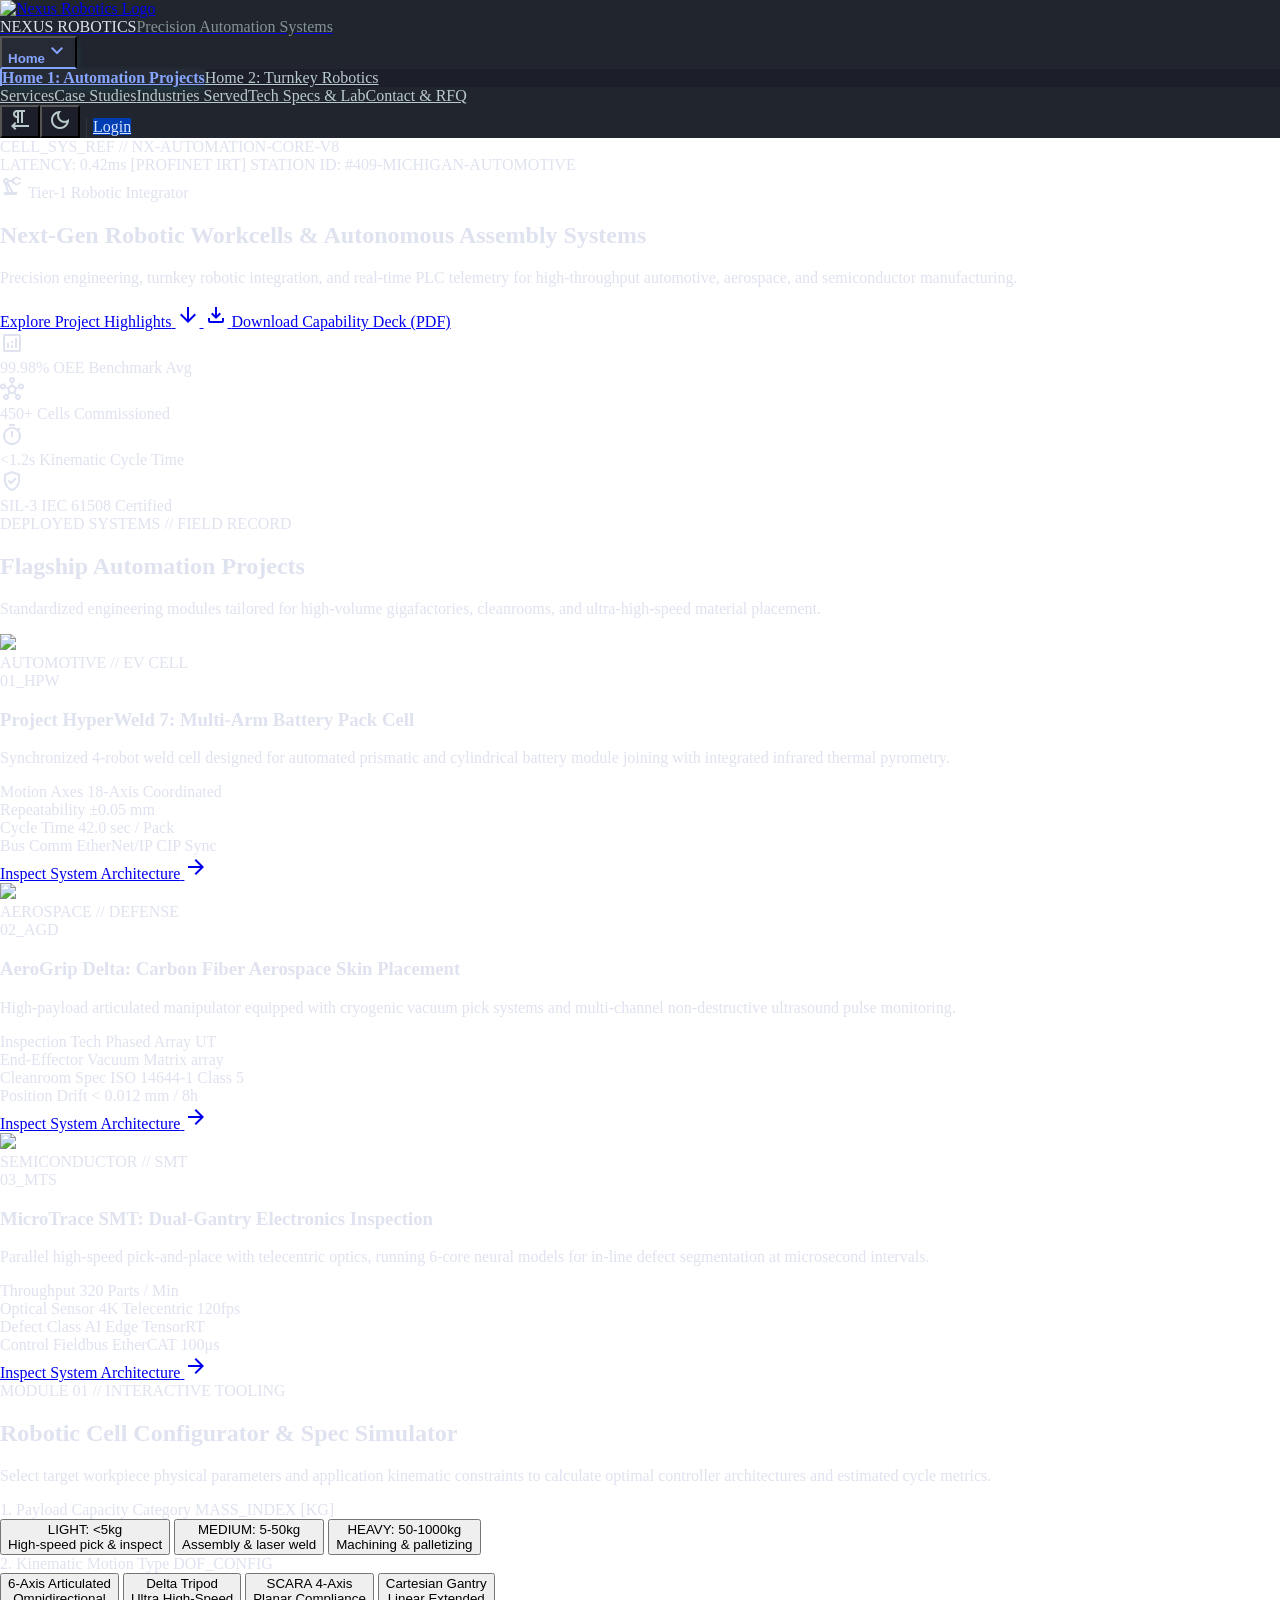
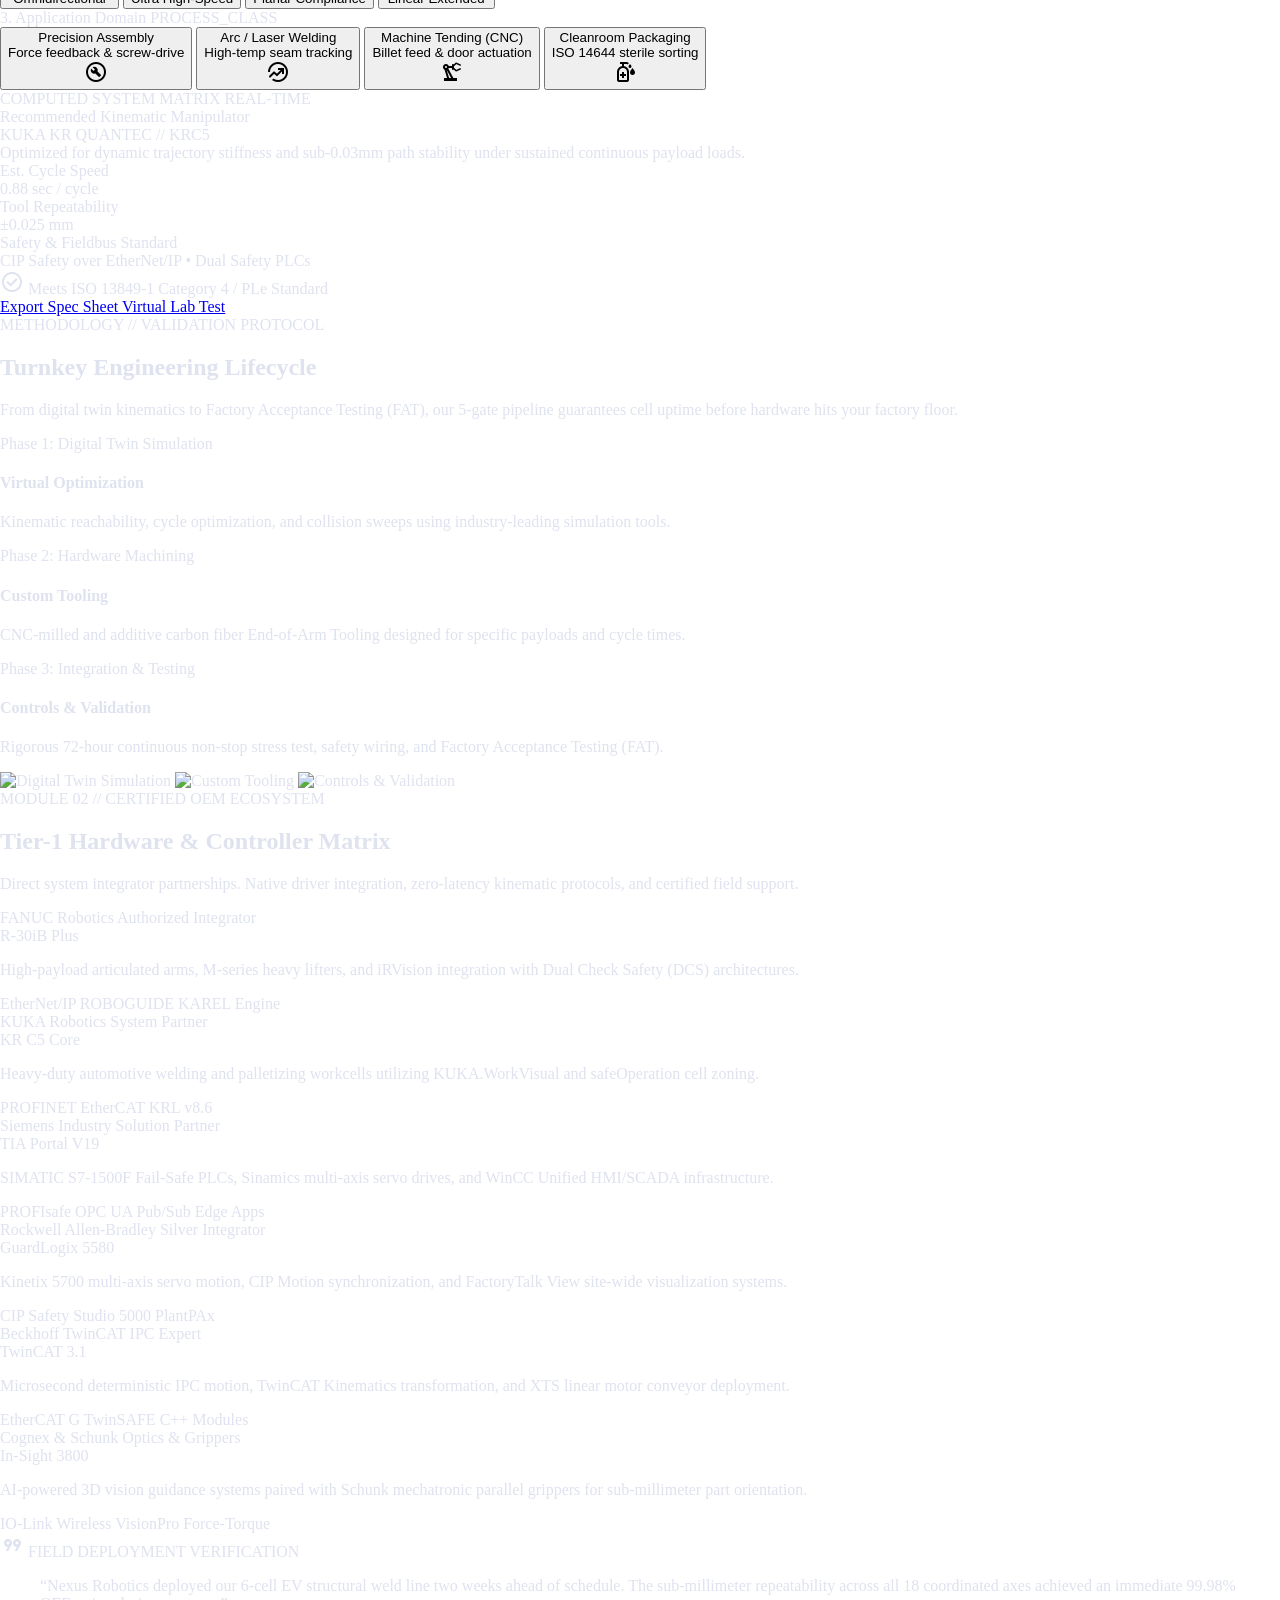
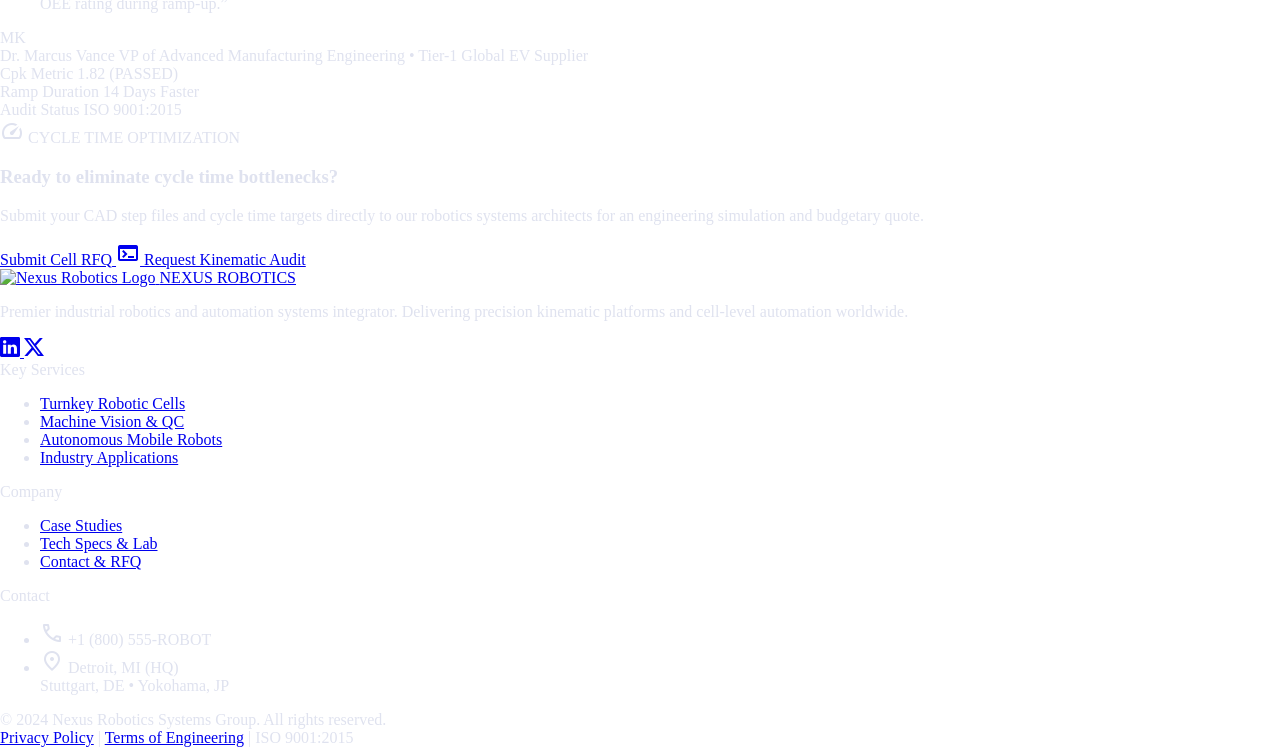
==== index.html @ ab621a44 "Fix RTL icon, navbar responsive alignment (360/768/1024), Home 1 mobile layout, and Services 1024 la" ====
<!DOCTYPE html>

<html class="dark" lang="en"><head><meta charset="utf-8"/><meta content="width=device-width, initial-scale=1.0" name="viewport"/><meta content="web_standard" name="shell-type"/><link href="https://fonts.googleapis.com" rel="preconnect"/><link crossorigin="" href="https://fonts.gstatic.com" rel="preconnect"/><link href="https://fonts.googleapis.com/css2?family=Inter:wght@400;500;600;700&amp;family=JetBrains+Mono:wght@400;500;700&amp;family=Sora:wght@600;700&amp;display=swap" rel="stylesheet"/><link href="https://fonts.googleapis.com/css2?family=Material+Symbols+Outlined:opsz,wght,FILL,GRAD@24,400,0,0" rel="stylesheet"/>
<link href="https://fonts.googleapis.com/css2?family=Material+Symbols+Outlined:wght,FILL@100..700,0..1&amp;display=swap" rel="stylesheet"/><style>@layer base{html,body{margin:0;padding:0;}body{overscroll-behavior:none;}main>:first-child{margin-top:0!important;}main>:last-child{margin-bottom:0!important;}}::-webkit-scrollbar{display:none;}</style><script src="https://cdn.tailwindcss.com"></script><script id="tailwind-config">tailwind.config={darkMode:"class",theme:{extend:{"colors":{"on-tertiary-fixed-variant":"var(--nxc-on-tertiary-fixed-variant)","on-secondary-fixed-variant":"var(--nxc-on-secondary-fixed-variant)","on-secondary-container":"var(--nxc-on-secondary-container)","on-error":"var(--nxc-on-error)","error":"var(--nxc-error)","on-secondary-fixed":"var(--nxc-on-secondary-fixed)","inverse-on-surface":"var(--nxc-inverse-on-surface)","on-error-container":"var(--nxc-on-error-container)","tertiary-fixed-dim":"var(--nxc-tertiary-fixed-dim)","tertiary-fixed":"var(--nxc-tertiary-fixed)","surface-container-high":"var(--nxc-surface-container-high)","outline-variant":"var(--nxc-outline-variant)","primary-container":"var(--nxc-primary-container)","secondary-container":"var(--nxc-secondary-container)","on-surface":"var(--nxc-on-surface)","secondary":"var(--nxc-secondary)","on-tertiary-container":"var(--nxc-on-tertiary-container)","primary-fixed-dim":"var(--nxc-primary-fixed-dim)","surface-container-highest":"var(--nxc-surface-container-highest)","inverse-primary":"var(--nxc-inverse-primary)","surface-tint":"var(--nxc-surface-tint)","primary":"var(--nxc-primary)","tertiary":"var(--nxc-tertiary)","on-primary-container":"var(--nxc-on-primary-container)","surface-variant":"var(--nxc-surface-variant)","surface-container":"var(--nxc-surface-container)","on-tertiary-fixed":"var(--nxc-on-tertiary-fixed)","outline":"var(--nxc-outline)","on-background":"var(--nxc-on-background)","background":"var(--nxc-background)","on-surface-variant":"var(--nxc-on-surface-variant)","tertiary-container":"var(--nxc-tertiary-container)","secondary-fixed":"var(--nxc-secondary-fixed)","surface-container-low":"var(--nxc-surface-container-low)","surface":"var(--nxc-surface)","on-primary-fixed":"var(--nxc-on-primary-fixed)","surface-dim":"var(--nxc-surface-dim)","inverse-surface":"var(--nxc-inverse-surface)","on-tertiary":"var(--nxc-on-tertiary)","on-secondary":"var(--nxc-on-secondary)","secondary-fixed-dim":"var(--nxc-secondary-fixed-dim)","surface-container-lowest":"var(--nxc-surface-container-lowest)","on-primary":"var(--nxc-on-primary)","on-primary-fixed-variant":"var(--nxc-on-primary-fixed-variant)","error-container":"var(--nxc-error-container)","surface-bright":"var(--nxc-surface-bright)","primary-fixed":"var(--nxc-primary-fixed)"},"borderRadius":{"DEFAULT":"0.25rem","lg":"0.5rem","xl":"0.75rem","full":"9999px"},"spacing":{"margin":"3rem","margin-mobile":"1rem","space-xs":"0.25rem","gutter":"1.5rem","space-lg":"1.5rem","space-sm":"0.5rem","space-xl":"2.5rem","space-md":"1rem","gutter-mobile":"0.75rem"},"fontFamily":{"mono-spec-sm":["JetBrains Mono"],"mono-spec-lg":["JetBrains Mono"],"headline-lg-mobile":["Sora"],"display-xl-mobile":["Sora"],"body-md":["Inter"],"headline-sm":["Sora"],"body-lg":["Inter"],"headline-lg":["Sora"],"body-sm":["Inter"],"headline-md":["Sora"],"display-xl":["Sora"],"mono-spec-md":["JetBrains Mono"],"label-caps":["JetBrains Mono"]},"fontSize":{"mono-spec-sm":["11px",{"lineHeight":"16px","letterSpacing":"0.06em","fontWeight":"500"}],"mono-spec-lg":["16px",{"lineHeight":"24px","letterSpacing":"0.02em","fontWeight":"500"}],"headline-lg-mobile":["28px",{"lineHeight":"36px","letterSpacing":"-0.01em","fontWeight":"600"}],"display-xl-mobile":["36px",{"lineHeight":"44px","letterSpacing":"-0.02em","fontWeight":"700"}],"body-md":["15px",{"lineHeight":"24px","letterSpacing":"0em","fontWeight":"400"}],"headline-sm":["20px",{"lineHeight":"28px","letterSpacing":"0em","fontWeight":"600"}],"body-lg":["18px",{"lineHeight":"28px","letterSpacing":"-0.01em","fontWeight":"400"}],"headline-lg":["40px",{"lineHeight":"48px","letterSpacing":"-0.02em","fontWeight":"600"}],"body-sm":["13px",{"lineHeight":"20px","letterSpacing":"0.01em","fontWeight":"400"}],"headline-md":["28px",{"lineHeight":"36px","letterSpacing":"-0.01em","fontWeight":"600"}],"display-xl":["56px",{"lineHeight":"64px","letterSpacing":"-0.03em","fontWeight":"700"}],"mono-spec-md":["13px",{"lineHeight":"18px","letterSpacing":"0.04em","fontWeight":"500"}],"label-caps":["10px",{"lineHeight":"14px","letterSpacing":"0.12em","fontWeight":"700"}]}}}}</script><link href="assets/site-global.css" rel="stylesheet"/>


<link rel="icon" type="image/jpeg" href="photos/logo.jpg"/>

<title>Nexus Robotics</title>
</head><body class="bg-surface font-body-md text-on-surface antialiased selection:bg-primary-container selection:text-on-primary-container"><header class="fixed top-0 left-0 w-full z-50 bg-surface/90 backdrop-blur-md border-b border-outline-variant"><div class="h-20 w-full px-gutter flex items-center justify-between"><div class="flex items-center gap-space-lg"><a class="flex items-center gap-space-md group" data-path="home-automation-projects" href="#"><img alt="Nexus Robotics Logo" class="h-8 w-auto object-contain" src="photos/logo.jpg"/><div class="flex flex-col"><span class="font-headline-sm text-headline-sm font-bold tracking-tight text-on-surface group-hover:text-primary transition-colors">NEXUS ROBOTICS</span><span class="font-label-caps text-label-caps uppercase text-outline">Precision Automation Systems</span></div></a></div><nav class="hidden lg:flex items-center gap-space-xs" data-active-classes="bg-surface-container-high text-primary font-medium"><div class="relative group"><button aria-current="page" class="flex items-center gap-space-xs px-space-md py-space-sm font-mono-spec-sm text-mono-spec-sm uppercase text-on-surface-variant hover:text-on-surface transition-colors active nav-active"><span>Home</span><span class="material-symbols-outlined text-[16px]">expand_more</span></button><div class="absolute left-0 top-full hidden group-hover:flex flex-col w-64 bg-surface-container border border-outline-variant shadow-2xl py-space-xs z-50"><a class="px-space-md py-space-sm font-mono-spec-sm text-mono-spec-sm uppercase text-on-surface-variant hover:bg-surface-container-high hover:text-primary transition-colors active nav-active" data-path="home-automation-projects" href="#">Home 1: Automation Projects</a><a class="px-space-md py-space-sm font-mono-spec-sm text-mono-spec-sm uppercase text-on-surface-variant hover:bg-surface-container-high hover:text-primary transition-colors" data-path="home-turnkey-robotics" href="#">Home 2: Turnkey Robotics</a></div></div><a class="px-space-md py-space-sm font-mono-spec-sm text-mono-spec-sm uppercase text-on-surface-variant hover:text-on-surface transition-colors" data-path="services" href="#">Services</a><a class="px-space-md py-space-sm font-mono-spec-sm text-mono-spec-sm uppercase text-on-surface-variant hover:text-on-surface transition-colors" data-path="case-studies" href="#">Case Studies</a><a class="px-space-md py-space-sm font-mono-spec-sm text-mono-spec-sm uppercase text-on-surface-variant hover:text-on-surface transition-colors" data-path="industries-served" href="#">Industries Served</a><a class="px-space-md py-space-sm font-mono-spec-sm text-mono-spec-sm uppercase text-on-surface-variant hover:text-on-surface transition-colors" data-path="tech-specs-and-lab" href="#">Tech Specs &amp; Lab</a><a class="px-space-md py-space-sm font-mono-spec-sm text-mono-spec-sm uppercase text-on-surface-variant hover:text-on-surface transition-colors" data-path="login" href="#">Contact &amp; RFQ</a></nav><button id="hamburger-btn" aria-label="Open navigation menu" aria-expanded="false" aria-controls="mobile-nav" onclick="toggleMobileNav()"><span class="hamburger-icon"><span class="hamburger-bar"></span><span class="hamburger-bar"></span><span class="hamburger-bar"></span></span></button><div class="flex items-center gap-space-md"><button aria-label="Toggle RTL" class="w-8 h-8 rounded-full bg-surface-container flex items-center justify-center hover:bg-surface-container-high transition-all duration-200 border border-outline-variant/40" id="rtl-toggle" onclick="toggleRTL()" title="Toggle RTL"><span class="material-symbols-outlined text-on-surface-variant text-[18px]" id="rtl-icon">format_textdirection_r_to_l</span></button><button aria-label="Toggle Theme" class="w-8 h-8 rounded-full bg-surface-container flex items-center justify-center hover:bg-surface-container-high transition-all duration-200 border border-outline-variant/40" id="theme-toggle" onclick="toggleTheme()" title="Toggle Theme"><span class="material-symbols-outlined text-on-surface-variant text-[18px]" id="theme-icon">dark_mode</span></button><span class="header-cta-divider" aria-hidden="true"></span><a class="relative inline-flex items-center justify-center px-space-lg py-space-sm bg-primary-container text-on-primary-container font-mono-spec-sm text-mono-spec-sm uppercase font-bold tracking-wider hover:bg-on-surface hover:text-surface-container-lowest transition-all duration-200 border-none" data-path="contact-and-rfq" href="#"><span class="relative z-10">Login</span></a></div></div></header><main class="w-full pt-20 bg-surface min-h-[calc(100vh-80px)]"><div class="flex flex-col w-full">
<!-- HERO SECTION WITH INDUSTRIAL FACTORY BACKGROUND & HUD TELEMETRY -->
<section class="dark relative w-full overflow-hidden bg-surface-container-lowest -mt-20 pt-24 pb-16">
<!-- Background Image with Gradient Scrim -->
<div class="absolute inset-0 z-0">
<div class="w-full h-full bg-cover bg-center" style="background-image: url('photos/Gemini_Generated_Image_y6mwrzy6mwrzy6mw.png')"></div>
<div class="absolute inset-0 bg-gradient-to-t from-surface via-surface/85 to-surface-container-lowest/70 backdrop-blur-[2px]"></div>
<div class="absolute inset-0 bg-[radial-gradient(#00e5ff_1px,transparent_1px)] [background-size:32px_32px] opacity-10"></div>
</div>
<div class="relative z-10 w-full max-w-7xl mx-auto px-gutter flex flex-col justify-between min-h-[580px]">
<!-- Overhead Technical Routing Indicator -->
<div class="flex flex-wrap items-center justify-between gap-space-sm pt-space-md border-b border-outline-variant/40 pb-space-sm">
<div class="flex items-center gap-space-sm">
<span class="inline-block w-2 h-2 rounded-full bg-primary-container animate-pulse"></span>
<span class="font-mono-spec-sm text-mono-spec-sm uppercase tracking-wider text-primary">CELL_SYS_REF // NX-AUTOMATION-CORE-V8</span>
</div>
<div class="flex items-center gap-space-md font-mono-spec-sm text-mono-spec-sm text-outline">
<span class="hidden sm:inline">LATENCY: 0.42ms [PROFINET IRT]</span>
<span class="text-on-surface-variant font-bold">STATION ID: #409-MICHIGAN-AUTOMOTIVE</span>
</div>
</div>
<!-- Core Value Proposition & Headings -->
<div class="my-space-xl max-w-4xl">
<div class="inline-flex items-center gap-space-xs px-space-sm py-space-xs bg-surface-container-high/90 border-l-2 border-primary mb-space-md">
<span class="material-symbols-outlined text-primary text-[16px]">precision_manufacturing</span>
<span class="font-mono-spec-sm text-mono-spec-sm uppercase text-primary tracking-widest font-semibold">Tier-1 Robotic Integrator</span>
</div>
<h1 class="font-display-xl text-display-xl-mobile sm:text-headline-lg md:text-display-xl font-bold text-on-surface tracking-tight mb-space-md leading-tight">
          Next-Gen Robotic Workcells &amp; Autonomous Assembly Systems
        </h1>
<p class="font-body-lg text-body-md sm:text-body-lg text-on-surface-variant max-w-3xl leading-relaxed">
          Precision engineering, turnkey robotic integration, and real-time PLC telemetry for high-throughput automotive, aerospace, and semiconductor manufacturing.
        </p>
<!-- CTA Actuators -->
<div class="flex flex-col sm:flex-row items-stretch sm:items-center gap-space-md mt-space-xl">
<a class="relative inline-flex items-center justify-center px-space-md sm:px-space-xl py-space-md bg-primary-container text-on-primary-container font-mono-spec-md text-mono-spec-md uppercase font-bold tracking-wider hover:bg-on-surface hover:text-surface-container-lowest transition-all shadow-[0_0_24px_-4px_rgba(0,229,255,0.45)] text-center" href="#flagship-projects">
<span>Explore Project Highlights</span>
<span class="material-symbols-outlined ml-space-xs text-[18px]">arrow_downward</span>
</a>
<a class="inline-flex items-center justify-center px-space-md sm:px-space-xl py-space-md bg-surface-container-high border border-outline text-on-surface hover:text-primary hover:bg-surface-container-highest hover:border-primary transition-all font-mono-spec-md text-mono-spec-md uppercase font-semibold shadow-lg text-center" data-path="contact-and-rfq" href="#">
<span class="material-symbols-outlined mr-space-xs text-[18px]">download</span>
<span>Download Capability Deck (PDF)</span>
</a>
</div>
</div>
<!-- Live HUD Telemetry Matrix Bar -->
<div class="w-full bg-surface-container-lowest/90 backdrop-blur-md p-space-sm shadow-xl">
<div class="grid grid-cols-2 md:grid-cols-4 gap-space-sm">
<!-- Metric 1 -->
<div class="flex items-center gap-space-sm p-space-sm bg-surface-container-low/70">
<div class="w-10 h-10 bg-surface-container-high flex items-center justify-center text-primary-container">
<span class="material-symbols-outlined text-[22px]">analytics</span>
</div>
<div class="flex flex-col">
<span class="font-headline-sm text-headline-sm font-bold text-primary">99.98%</span>
<span class="font-mono-spec-sm text-mono-spec-sm uppercase text-outline">OEE Benchmark Avg</span>
</div>
</div>
<!-- Metric 2 -->
<div class="flex items-center gap-space-sm p-space-sm bg-surface-container-low/70">
<div class="w-10 h-10 bg-surface-container-high flex items-center justify-center text-secondary-container">
<span class="material-symbols-outlined text-[22px]">hub</span>
</div>
<div class="flex flex-col">
<span class="font-headline-sm text-headline-sm font-bold text-secondary">450+</span>
<span class="font-mono-spec-sm text-mono-spec-sm uppercase text-outline">Cells Commissioned</span>
</div>
</div>
<!-- Metric 3 -->
<div class="flex items-center gap-space-sm p-space-sm bg-surface-container-low/70">
<div class="w-10 h-10 bg-surface-container-high flex items-center justify-center text-primary">
<span class="material-symbols-outlined text-[22px]">timer</span>
</div>
<div class="flex flex-col">
<span class="font-headline-sm text-headline-sm font-bold text-on-surface">&lt;1.2s</span>
<span class="font-mono-spec-sm text-mono-spec-sm uppercase text-outline">Kinematic Cycle Time</span>
</div>
</div>
<!-- Metric 4 -->
<div class="flex items-center gap-space-sm p-space-sm bg-surface-container-low/70">
<div class="w-10 h-10 bg-surface-container-high flex items-center justify-center text-primary-container">
<span class="material-symbols-outlined text-[22px]">verified_user</span>
</div>
<div class="flex flex-col">
<span class="font-headline-sm text-headline-sm font-bold text-primary">SIL-3</span>
<span class="font-mono-spec-sm text-mono-spec-sm uppercase text-outline">IEC 61508 Certified</span>
</div>
</div>
</div>
</div>
</div>
</section>
<!-- SECTION 1: FLAGSHIP PROJECT HIGHLIGHTS -->
<section class="w-full py-space-xl px-gutter max-w-7xl mx-auto" id="flagship-projects">
<div class="flex flex-col md:flex-row md:items-end justify-between mb-space-xl gap-space-md">
<div>
<div class="font-mono-spec-sm text-mono-spec-sm uppercase text-primary tracking-widest mb-space-xs">DEPLOYED SYSTEMS // FIELD RECORD</div>
<h2 class="font-headline-lg text-headline-lg font-bold text-on-surface tracking-tight">Flagship Automation Projects</h2>
</div>
<p class="font-body-md text-body-md text-on-surface-variant max-w-md">
        Standardized engineering modules tailored for high-volume gigafactories, cleanrooms, and ultra-high-speed material placement.
      </p>
</div>
<!-- 3 High-Impact Technical Cards -->
<div class="grid grid-cols-1 lg:grid-cols-3 gap-space-lg">
<!-- Project Card 1 -->
<div class="group flex flex-col bg-surface-container-low overflow-hidden hover:shadow-2xl transition-all">
<!-- Visual Container -->
<div class="relative h-60 w-full overflow-hidden bg-surface-container-high">
<img class="w-full h-full object-cover group-hover:scale-105 transition-transform duration-500" data-alt="Close up of multi-axis industrial orange robot arms precision spot welding an electric vehicle aluminum chassis in an automotive gigafactory, bright hot golden sparks spraying across carbon dark steel machinery with cyan laser guidance lines." src="photos/Gemini_Generated_Image_33yjg833yjg833yj.png"/>
<div class="absolute inset-0 bg-gradient-to-t from-surface-container-low via-transparent to-transparent"></div>
<div class="absolute top-space-sm left-space-sm bg-surface-container-lowest/90 px-space-sm py-space-xs font-mono-spec-sm text-mono-spec-sm text-secondary font-bold">
            AUTOMOTIVE // EV CELL
          </div>
<div class="absolute top-space-sm right-space-sm bg-surface-container-high/90 text-on-surface px-space-xs py-space-xs font-mono-spec-sm text-mono-spec-sm">
            01_HPW
          </div>
</div>
<!-- Card Body -->
<div class="p-space-lg flex flex-col flex-grow justify-between">
<div>
<h3 class="font-headline-sm text-headline-sm font-bold text-on-surface mb-space-xs">
              Project HyperWeld 7: Multi-Arm Battery Pack Cell
            </h3>
<p class="font-body-sm text-body-sm text-on-surface-variant mb-space-md">
              Synchronized 4-robot weld cell designed for automated prismatic and cylindrical battery module joining with integrated infrared thermal pyrometry.
            </p>
<!-- Tech Specs Grid -->
<div class="grid grid-cols-2 gap-space-xs p-space-sm bg-surface-container mb-space-md">
<div class="flex flex-col">
<span class="font-label-caps text-label-caps text-outline uppercase">Motion Axes</span>
<span class="font-mono-spec-sm text-mono-spec-sm text-on-surface font-semibold">18-Axis Coordinated</span>
</div>
<div class="flex flex-col">
<span class="font-label-caps text-label-caps text-outline uppercase">Repeatability</span>
<span class="font-mono-spec-sm text-mono-spec-sm text-primary font-semibold">±0.05 mm</span>
</div>
<div class="flex flex-col mt-space-xs">
<span class="font-label-caps text-label-caps text-outline uppercase">Cycle Time</span>
<span class="font-mono-spec-sm text-mono-spec-sm text-secondary font-semibold">42.0 sec / Pack</span>
</div>
<div class="flex flex-col mt-space-xs">
<span class="font-label-caps text-label-caps text-outline uppercase">Bus Comm</span>
<span class="font-mono-spec-sm text-mono-spec-sm text-on-surface font-semibold">EtherNet/IP CIP Sync</span>
</div>
</div>
</div>
<a class="inline-flex items-center justify-between w-full pt-space-sm text-primary font-mono-spec-sm text-mono-spec-sm uppercase font-semibold group-hover:text-secondary hover:text-secondary hover:underline transition-colors" data-path="case-studies" href="#">
<span>Inspect System Architecture</span>
<span class="material-symbols-outlined text-[16px] group-hover:translate-x-1 transition-transform">arrow_forward</span>
</a>
</div>
</div>
<!-- Project Card 2 -->
<div class="group flex flex-col bg-surface-container-low overflow-hidden hover:shadow-2xl transition-all">
<!-- Visual Container -->
<div class="relative h-60 w-full overflow-hidden bg-surface-container-high">
<img class="w-full h-full object-cover group-hover:scale-105 transition-transform duration-500" data-alt="High precision carbon fiber tape placement automated robot arm working on curved aerospace aircraft wing skin inside an ultra clean white industrial aerospace manufacturing facility with blue telemetry overlay markings." src="photos/Gemini_Generated_Image_5b11is5b11is5b11.png"/>
<div class="absolute inset-0 bg-gradient-to-t from-surface-container-low via-transparent to-transparent"></div>
<div class="absolute top-space-sm left-space-sm bg-surface-container-lowest/90 px-space-sm py-space-xs font-mono-spec-sm text-mono-spec-sm text-primary font-bold">
            AEROSPACE // DEFENSE
          </div>
<div class="absolute top-space-sm right-space-sm bg-surface-container-high/90 text-on-surface px-space-xs py-space-xs font-mono-spec-sm text-mono-spec-sm">
            02_AGD
          </div>
</div>
<!-- Card Body -->
<div class="p-space-lg flex flex-col flex-grow justify-between">
<div>
<h3 class="font-headline-sm text-headline-sm font-bold text-on-surface mb-space-xs">
              AeroGrip Delta: Carbon Fiber Aerospace Skin Placement
            </h3>
<p class="font-body-sm text-body-sm text-on-surface-variant mb-space-md">
              High-payload articulated manipulator equipped with cryogenic vacuum pick systems and multi-channel non-destructive ultrasound pulse monitoring.
            </p>
<!-- Tech Specs Grid -->
<div class="grid grid-cols-2 gap-space-xs p-space-sm bg-surface-container mb-space-md">
<div class="flex flex-col">
<span class="font-label-caps text-label-caps text-outline uppercase">Inspection Tech</span>
<span class="font-mono-spec-sm text-mono-spec-sm text-on-surface font-semibold">Phased Array UT</span>
</div>
<div class="flex flex-col">
<span class="font-label-caps text-label-caps text-outline uppercase">End-Effector</span>
<span class="font-mono-spec-sm text-mono-spec-sm text-primary font-semibold">Vacuum Matrix array</span>
</div>
<div class="flex flex-col mt-space-xs">
<span class="font-label-caps text-label-caps text-outline uppercase">Cleanroom Spec</span>
<span class="font-mono-spec-sm text-mono-spec-sm text-secondary font-semibold">ISO 14644-1 Class 5</span>
</div>
<div class="flex flex-col mt-space-xs">
<span class="font-label-caps text-label-caps text-outline uppercase">Position Drift</span>
<span class="font-mono-spec-sm text-mono-spec-sm text-on-surface font-semibold">&lt; 0.012 mm / 8h</span>
</div>
</div>
</div>
<a class="inline-flex items-center justify-between w-full pt-space-sm text-primary font-mono-spec-sm text-mono-spec-sm uppercase font-semibold group-hover:text-secondary hover:text-secondary hover:underline transition-colors" data-path="case-studies" href="#">
<span>Inspect System Architecture</span>
<span class="material-symbols-outlined text-[16px] group-hover:translate-x-1 transition-transform">arrow_forward</span>
</a>
</div>
</div>
<!-- Project Card 3 -->
<div class="group flex flex-col bg-surface-container-low overflow-hidden hover:shadow-2xl transition-all">
<!-- Visual Container -->
<div class="relative h-60 w-full overflow-hidden bg-surface-container-high">
<img class="w-full h-full object-cover group-hover:scale-105 transition-transform duration-500" data-alt="High speed automated pick and place surface mount technology machine with dual gantry arms placing semiconductor microchips onto printed circuit boards under sharp cold white and neon blue LED optical lights." src="photos/Gemini_Generated_Image_jqodbrjqodbrjqod.png"/>
<div class="absolute inset-0 bg-gradient-to-t from-surface-container-low via-transparent to-transparent"></div>
<div class="absolute top-space-sm left-space-sm bg-surface-container-lowest/90 px-space-sm py-space-xs font-mono-spec-sm text-mono-spec-sm text-primary font-bold">
            SEMICONDUCTOR // SMT
          </div>
<div class="absolute top-space-sm right-space-sm bg-surface-container-high/90 text-on-surface px-space-xs py-space-xs font-mono-spec-sm text-mono-spec-sm">
            03_MTS
          </div>
</div>
<!-- Card Body -->
<div class="p-space-lg flex flex-col flex-grow justify-between">
<div>
<h3 class="font-headline-sm text-headline-sm font-bold text-on-surface mb-space-xs">
              MicroTrace SMT: Dual-Gantry Electronics Inspection
            </h3>
<p class="font-body-sm text-body-sm text-on-surface-variant mb-space-md">
              Parallel high-speed pick-and-place with telecentric optics, running 6-core neural models for in-line defect segmentation at microsecond intervals.
            </p>
<!-- Tech Specs Grid -->
<div class="grid grid-cols-2 gap-space-xs p-space-sm bg-surface-container mb-space-md">
<div class="flex flex-col">
<span class="font-label-caps text-label-caps text-outline uppercase">Throughput</span>
<span class="font-mono-spec-sm text-mono-spec-sm text-primary font-semibold">320 Parts / Min</span>
</div>
<div class="flex flex-col">
<span class="font-label-caps text-label-caps text-outline uppercase">Optical Sensor</span>
<span class="font-mono-spec-sm text-mono-spec-sm text-on-surface font-semibold">4K Telecentric 120fps</span>
</div>
<div class="flex flex-col mt-space-xs">
<span class="font-label-caps text-label-caps text-outline uppercase">Defect Class</span>
<span class="font-mono-spec-sm text-mono-spec-sm text-secondary font-semibold">AI Edge TensorRT</span>
</div>
<div class="flex flex-col mt-space-xs">
<span class="font-label-caps text-label-caps text-outline uppercase">Control Fieldbus</span>
<span class="font-mono-spec-sm text-mono-spec-sm text-on-surface font-semibold">EtherCAT 100μs</span>
</div>
</div>
</div>
<a class="inline-flex items-center justify-between w-full pt-space-sm text-primary font-mono-spec-sm text-mono-spec-sm uppercase font-semibold group-hover:text-secondary hover:text-secondary hover:underline transition-colors" data-path="case-studies" href="#">
<span>Inspect System Architecture</span>
<span class="material-symbols-outlined text-[16px] group-hover:translate-x-1 transition-transform">arrow_forward</span>
</a>
</div>
</div>
</div>
</section>
<!-- SECTION 2: INTERACTIVE CELL CONFIGURATOR (UNIQUE CROSS-SITE MODULE 1) -->
<section class="w-full py-space-xl bg-surface-container-lowest">
<div class="max-w-7xl mx-auto px-gutter">
<!-- Section Title & Badge -->
<div class="flex flex-col max-w-2xl mb-space-xl">
<div class="flex items-center gap-space-xs mb-space-xs">
<span class="w-2.5 h-2.5 bg-primary-container inline-block"></span>
<span class="font-mono-spec-sm text-mono-spec-sm uppercase tracking-widest text-primary">MODULE 01 // INTERACTIVE TOOLING</span>
</div>
<h2 class="font-headline-lg text-headline-lg font-bold text-on-surface tracking-tight">
          Robotic Cell Configurator &amp; Spec Simulator
        </h2>
<p class="font-body-md text-body-md text-on-surface-variant">
          Select target workpiece physical parameters and application kinematic constraints to calculate optimal controller architectures and estimated cycle metrics.
        </p>
</div>
<!-- Interactive Configurator Workbench Layout -->
<div class="grid grid-cols-1 lg:grid-cols-12 gap-space-lg">
<!-- Controls Panel (Left 7 Cols) -->
<div class="lg:col-span-7 bg-surface-container-low p-space-lg flex flex-col gap-space-lg shadow-md">
<!-- Param 1: Payload Selection -->
<div>
<div class="flex items-center justify-between mb-space-xs">
<span class="font-mono-spec-sm text-mono-spec-sm font-bold uppercase text-on-surface">1. Payload Capacity Category</span>
<span class="font-label-caps text-label-caps text-outline">MASS_INDEX [KG]</span>
</div>
<div class="grid grid-cols-1 sm:grid-cols-3 gap-space-sm" id="cfg-payload">
<button class="cfg-payload-btn active p-space-sm bg-surface-container-high text-primary border-b-2 border-primary text-left transition-colors" data-val="light" type="button">
<div class="font-mono-spec-sm text-mono-spec-sm font-bold">LIGHT: &lt;5kg</div>
<div class="font-label-caps text-label-caps text-on-surface-variant mt-1">High-speed pick &amp; inspect</div>
</button>
<button class="cfg-payload-btn p-space-sm bg-surface-container text-on-surface-variant hover:text-on-surface text-left transition-colors" data-val="medium" type="button">
<div class="font-mono-spec-sm text-mono-spec-sm font-bold">MEDIUM: 5-50kg</div>
<div class="font-label-caps text-label-caps text-outline mt-1">Assembly &amp; laser weld</div>
</button>
<button class="cfg-payload-btn p-space-sm bg-surface-container text-on-surface-variant hover:text-on-surface text-left transition-colors" data-val="heavy" type="button">
<div class="font-mono-spec-sm text-mono-spec-sm font-bold">HEAVY: 50-1000kg</div>
<div class="font-label-caps text-label-caps text-outline mt-1">Machining &amp; palletizing</div>
</button>
</div>
</div>
<!-- Param 2: Kinematic Motion Profile -->
<div>
<div class="flex items-center justify-between mb-space-xs">
<span class="font-mono-spec-sm text-mono-spec-sm font-bold uppercase text-on-surface">2. Kinematic Motion Type</span>
<span class="font-label-caps text-label-caps text-outline">DOF_CONFIG</span>
</div>
<div class="grid grid-cols-2 sm:grid-cols-4 gap-space-sm" id="cfg-motion">
<button class="cfg-motion-btn active p-space-sm bg-surface-container-high text-primary border-b-2 border-primary text-left transition-colors" data-val="articulated" type="button">
<div class="font-mono-spec-sm text-mono-spec-sm font-bold">6-Axis Articulated</div>
<div class="font-label-caps text-label-caps text-on-surface-variant">Omnidirectional</div>
</button>
<button class="cfg-motion-btn p-space-sm bg-surface-container text-on-surface-variant hover:text-on-surface text-left transition-colors" data-val="delta" type="button">
<div class="font-mono-spec-sm text-mono-spec-sm font-bold">Delta Tripod</div>
<div class="font-label-caps text-label-caps text-outline">Ultra High-Speed</div>
</button>
<button class="cfg-motion-btn p-space-sm bg-surface-container text-on-surface-variant hover:text-on-surface text-left transition-colors" data-val="scara" type="button">
<div class="font-mono-spec-sm text-mono-spec-sm font-bold">SCARA 4-Axis</div>
<div class="font-label-caps text-label-caps text-outline">Planar Compliance</div>
</button>
<button class="cfg-motion-btn p-space-sm bg-surface-container text-on-surface-variant hover:text-on-surface text-left transition-colors" data-val="cartesian" type="button">
<div class="font-mono-spec-sm text-mono-spec-sm font-bold">Cartesian Gantry</div>
<div class="font-label-caps text-label-caps text-outline">Linear Extended</div>
</button>
</div>
</div>
<!-- Param 3: Target Application -->
<div>
<div class="flex items-center justify-between mb-space-xs">
<span class="font-mono-spec-sm text-mono-spec-sm font-bold uppercase text-on-surface">3. Application Domain</span>
<span class="font-label-caps text-label-caps text-outline">PROCESS_CLASS</span>
</div>
<div class="grid grid-cols-1 sm:grid-cols-2 gap-space-sm" id="cfg-app">
<button class="cfg-app-btn active p-space-sm bg-surface-container-high text-primary border-b-2 border-primary text-left transition-colors flex items-center justify-between" data-val="assembly" type="button">
<div>
<div class="font-mono-spec-sm text-mono-spec-sm font-bold">Precision Assembly</div>
<div class="font-label-caps text-label-caps text-on-surface-variant">Force feedback &amp; screw-drive</div>
</div>
<span class="material-symbols-outlined text-[20px]">build_circle</span>
</button>
<button class="cfg-app-btn p-space-sm bg-surface-container text-on-surface-variant hover:text-on-surface text-left transition-colors flex items-center justify-between" data-val="welding" type="button">
<div>
<div class="font-mono-spec-sm text-mono-spec-sm font-bold">Arc / Laser Welding</div>
<div class="font-label-caps text-label-caps text-outline">High-temp seam tracking</div>
</div>
<span class="material-symbols-outlined text-[20px]">whatshot</span>
</button>
<button class="cfg-app-btn p-space-sm bg-surface-container text-on-surface-variant hover:text-on-surface text-left transition-colors flex items-center justify-between" data-val="tending" type="button">
<div>
<div class="font-mono-spec-sm text-mono-spec-sm font-bold">Machine Tending (CNC)</div>
<div class="font-label-caps text-label-caps text-outline">Billet feed &amp; door actuation</div>
</div>
<span class="material-symbols-outlined text-[20px]">precision_manufacturing</span>
</button>
<button class="cfg-app-btn p-space-sm bg-surface-container text-on-surface-variant hover:text-on-surface text-left transition-colors flex items-center justify-between" data-val="cleanroom" type="button">
<div>
<div class="font-mono-spec-sm text-mono-spec-sm font-bold">Cleanroom Packaging</div>
<div class="font-label-caps text-label-caps text-outline">ISO 14644 sterile sorting</div>
</div>
<span class="material-symbols-outlined text-[20px]">sanitizer</span>
</button>
</div>
</div>
</div>
<!-- Telemetry Results Cockpit (Right 5 Cols) -->
<div class="lg:col-span-5 bg-surface-container p-space-lg flex flex-col justify-between shadow-xl relative overflow-hidden">
<div class="absolute -top-12 -right-12 w-48 h-48 bg-primary/10 rounded-full blur-3xl pointer-events-none"></div>
<div>
<!-- HUD Header -->
<div class="flex items-center justify-between pb-space-sm border-b border-outline-variant/60">
<span class="font-mono-spec-sm text-mono-spec-sm font-bold uppercase text-primary">COMPUTED SYSTEM MATRIX</span>
<span class="px-space-xs py-0.5 bg-primary/20 text-primary font-mono-spec-sm text-mono-spec-sm font-bold">REAL-TIME</span>
</div>
<!-- Dynamic Outputs -->
<div class="mt-space-md flex flex-col gap-space-md">
<!-- Result 1 -->
<div class="p-space-sm bg-surface-container-low">
<span class="font-label-caps text-label-caps uppercase text-outline">Recommended Kinematic Manipulator</span>
<div class="font-headline-sm text-headline-sm font-bold text-on-surface mt-1" id="cfg-res-manipulator">
                  KUKA KR QUANTEC // KRC5
                </div>
<div class="font-body-sm text-body-sm text-on-surface-variant mt-1" id="cfg-res-desc">
                  Optimized for dynamic trajectory stiffness and sub-0.03mm path stability under sustained continuous payload loads.
                </div>
</div>
<!-- Result 2 Grid -->
<div class="grid grid-cols-2 gap-space-sm">
<div class="p-space-sm bg-surface-container-low">
<span class="font-label-caps text-label-caps uppercase text-outline">Est. Cycle Speed</span>
<div class="font-mono-spec-lg text-mono-spec-lg font-bold text-secondary mt-1" id="cfg-res-cycle">
                    0.88 sec / cycle
                  </div>
</div>
<div class="p-space-sm bg-surface-container-low">
<span class="font-label-caps text-label-caps uppercase text-outline">Tool Repeatability</span>
<div class="font-mono-spec-lg text-mono-spec-lg font-bold text-primary mt-1" id="cfg-res-repeat">
                    ±0.025 mm
                  </div>
</div>
</div>
<!-- Result 3: Safety & Fieldbus Architecture -->
<div class="p-space-sm bg-surface-container-low flex flex-col gap-space-xs">
<span class="font-label-caps text-label-caps uppercase text-outline">Safety &amp; Fieldbus Standard</span>
<div class="font-mono-spec-sm text-mono-spec-sm text-on-surface font-semibold" id="cfg-res-bus">
                  CIP Safety over EtherNet/IP • Dual Safety PLCs
                </div>
<div class="flex items-center gap-space-xs text-primary font-mono-spec-sm text-mono-spec-sm">
<span class="material-symbols-outlined text-[16px]">check_circle</span>
<span>Meets ISO 13849-1 Category 4 / PLe Standard</span>
</div>
</div>
</div>
</div>
<!-- Bottom Action Buttons -->
<div class="pt-space-md mt-space-md border-t border-outline-variant/60 flex flex-col sm:flex-row gap-space-sm">
<a class="flex-1 py-space-sm bg-primary-container text-on-primary-container font-mono-spec-sm text-mono-spec-sm uppercase font-bold text-center hover:bg-on-surface hover:text-surface-container-lowest transition-colors" data-path="contact-and-rfq" href="#">
              Export Spec Sheet
            </a>
<a class="flex-1 py-space-sm bg-surface-container-high text-on-surface hover:text-primary font-mono-spec-sm text-mono-spec-sm uppercase font-semibold text-center transition-colors" data-path="tech-specs-and-lab" href="#">
              Virtual Lab Test
            </a>
</div>
</div>
</div>
</div>
</section>
<!-- SECTION 3: TURNKEY ENGINEERING LIFECYCLE (5-STEP SCHEMATIC) -->
<section class="w-full py-space-xl px-gutter max-w-7xl mx-auto">
<div class="flex flex-col max-w-2xl mb-space-xl">
<div class="font-mono-spec-sm text-mono-spec-sm uppercase text-secondary tracking-widest mb-space-xs">METHODOLOGY // VALIDATION PROTOCOL</div>
<h2 class="font-headline-lg text-headline-lg font-bold text-on-surface tracking-tight">Turnkey Engineering Lifecycle</h2>
<p class="font-body-md text-body-md text-on-surface-variant">
        From digital twin kinematics to Factory Acceptance Testing (FAT), our 5-gate pipeline guarantees cell uptime before hardware hits your factory floor.
      </p>
</div>
<!-- 5 Gate Horizontal Bento Matrix -->
<div class="grid grid-cols-1 md:grid-cols-2 gap-space-lg items-center">
<div>
  <div class="mb-space-lg">
    <span class="font-label-caps text-label-caps uppercase text-primary mb-space-xs block">Phase 1: Digital Twin Simulation</span>
    <h4 class="font-headline-md text-headline-md font-bold text-on-surface mb-space-xs">Virtual Optimization</h4>
    <p class="font-body-md text-body-md text-on-surface-variant">Kinematic reachability, cycle optimization, and collision sweeps using industry-leading simulation tools.</p>
  </div>
  <div class="mb-space-lg">
    <span class="font-label-caps text-label-caps uppercase text-primary mb-space-xs block">Phase 2: Hardware Machining</span>
    <h4 class="font-headline-md text-headline-md font-bold text-on-surface mb-space-xs">Custom Tooling</h4>
    <p class="font-body-md text-body-md text-on-surface-variant">CNC-milled and additive carbon fiber End-of-Arm Tooling designed for specific payloads and cycle times.</p>
  </div>
  <div>
    <span class="font-label-caps text-label-caps uppercase text-primary mb-space-xs block">Phase 3: Integration & Testing</span>
    <h4 class="font-headline-md text-headline-md font-bold text-on-surface mb-space-xs">Controls & Validation</h4>
    <p class="font-body-md text-body-md text-on-surface-variant">Rigorous 72-hour continuous non-stop stress test, safety wiring, and Factory Acceptance Testing (FAT).</p>
  </div>
</div>
<div class="grid grid-cols-2 gap-space-sm">
  <img src="photos/Gemini_Generated_Image_dzhni8dzhni8dzhn.png" class="rounded object-cover h-64 w-full shadow-lg" alt="Digital Twin Simulation" />
  <img src="photos/Gemini_Generated_Image_gqm8ekgqm8ekgqm8.png" class="rounded object-cover h-64 w-full shadow-lg" alt="Custom Tooling" />
  <img src="photos/Gemini_Generated_Image_28nf5h28nf5h28nf.png" class="rounded object-cover h-64 w-full shadow-lg col-span-2" alt="Controls & Validation" />
</div>
</div>
</section>
<!-- SECTION 4: HARDWARE & PARTNER ECOSYSTEM MATRIX (UNIQUE CROSS-SITE MODULE 2) -->
<section class="w-full py-space-xl bg-surface-container-lowest">
<div class="max-w-7xl mx-auto px-gutter">
<div class="flex flex-col md:flex-row md:items-end justify-between mb-space-xl gap-space-md">
<div>
<div class="flex items-center gap-space-xs mb-space-xs">
<span class="w-2.5 h-2.5 bg-secondary inline-block"></span>
<span class="font-mono-spec-sm text-mono-spec-sm uppercase tracking-widest text-secondary">MODULE 02 // CERTIFIED OEM ECOSYSTEM</span>
</div>
<h2 class="font-headline-lg text-headline-lg font-bold text-on-surface tracking-tight">Tier-1 Hardware &amp; Controller Matrix</h2>
</div>
<p class="font-body-md text-body-md text-on-surface-variant max-w-md">
          Direct system integrator partnerships. Native driver integration, zero-latency kinematic protocols, and certified field support.
        </p>
</div>
<!-- Partner Card Grid -->
<div class="grid grid-cols-1 sm:grid-cols-2 lg:grid-cols-3 gap-space-md">
<!-- Partner 1: FANUC -->
<div class="p-space-lg bg-surface-container-low flex flex-col justify-between group hover:bg-surface-container transition-all">
<div class="flex items-start justify-between">
<div class="flex flex-col">
<span class="font-headline-sm text-headline-sm font-bold text-on-surface">FANUC Robotics</span>
<span class="font-label-caps text-label-caps uppercase text-secondary">Authorized Integrator</span>
</div>
<span class="font-mono-spec-sm text-mono-spec-sm px-space-xs py-0.5 bg-surface-container text-on-surface-variant">R-30iB Plus</span>
</div>
<p class="font-body-sm text-body-sm text-on-surface-variant my-space-md">
            High-payload articulated arms, M-series heavy lifters, and iRVision integration with Dual Check Safety (DCS) architectures.
          </p>
<div class="flex flex-wrap gap-space-xs font-mono-spec-sm text-mono-spec-sm">
<span class="px-space-xs py-0.5 bg-surface-container-high text-primary">EtherNet/IP</span>
<span class="px-space-xs py-0.5 bg-surface-container-high text-on-surface-variant">ROBOGUIDE</span>
<span class="px-space-xs py-0.5 bg-surface-container-high text-on-surface-variant">KAREL Engine</span>
</div>
</div>
<!-- Partner 2: KUKA -->
<div class="p-space-lg bg-surface-container-low flex flex-col justify-between group hover:bg-surface-container transition-all">
<div class="flex items-start justify-between">
<div class="flex flex-col">
<span class="font-headline-sm text-headline-sm font-bold text-on-surface">KUKA Robotics</span>
<span class="font-label-caps text-label-caps uppercase text-primary">System Partner</span>
</div>
<span class="font-mono-spec-sm text-mono-spec-sm px-space-xs py-0.5 bg-surface-container text-on-surface-variant">KR C5 Core</span>
</div>
<p class="font-body-sm text-body-sm text-on-surface-variant my-space-md">
            Heavy-duty automotive welding and palletizing workcells utilizing KUKA.WorkVisual and safeOperation cell zoning.
          </p>
<div class="flex flex-wrap gap-space-xs font-mono-spec-sm text-mono-spec-sm">
<span class="px-space-xs py-0.5 bg-surface-container-high text-primary">PROFINET</span>
<span class="px-space-xs py-0.5 bg-surface-container-high text-on-surface-variant">EtherCAT</span>
<span class="px-space-xs py-0.5 bg-surface-container-high text-on-surface-variant">KRL v8.6</span>
</div>
</div>
<!-- Partner 3: Siemens -->
<div class="p-space-lg bg-surface-container-low flex flex-col justify-between group hover:bg-surface-container transition-all">
<div class="flex items-start justify-between">
<div class="flex flex-col">
<span class="font-headline-sm text-headline-sm font-bold text-on-surface">Siemens Industry</span>
<span class="font-label-caps text-label-caps uppercase text-primary">Solution Partner</span>
</div>
<span class="font-mono-spec-sm text-mono-spec-sm px-space-xs py-0.5 bg-surface-container text-on-surface-variant">TIA Portal V19</span>
</div>
<p class="font-body-sm text-body-sm text-on-surface-variant my-space-md">
            SIMATIC S7-1500F Fail-Safe PLCs, Sinamics multi-axis servo drives, and WinCC Unified HMI/SCADA infrastructure.
          </p>
<div class="flex flex-wrap gap-space-xs font-mono-spec-sm text-mono-spec-sm">
<span class="px-space-xs py-0.5 bg-surface-container-high text-primary">PROFIsafe</span>
<span class="px-space-xs py-0.5 bg-surface-container-high text-on-surface-variant">OPC UA Pub/Sub</span>
<span class="px-space-xs py-0.5 bg-surface-container-high text-on-surface-variant">Edge Apps</span>
</div>
</div>
<!-- Partner 4: Rockwell Automation -->
<div class="p-space-lg bg-surface-container-low flex flex-col justify-between group hover:bg-surface-container transition-all">
<div class="flex items-start justify-between">
<div class="flex flex-col">
<span class="font-headline-sm text-headline-sm font-bold text-on-surface">Rockwell Allen-Bradley</span>
<span class="font-label-caps text-label-caps uppercase text-secondary">Silver Integrator</span>
</div>
<span class="font-mono-spec-sm text-mono-spec-sm px-space-xs py-0.5 bg-surface-container text-on-surface-variant">GuardLogix 5580</span>
</div>
<p class="font-body-sm text-body-sm text-on-surface-variant my-space-md">
            Kinetix 5700 multi-axis servo motion, CIP Motion synchronization, and FactoryTalk View site-wide visualization systems.
          </p>
<div class="flex flex-wrap gap-space-xs font-mono-spec-sm text-mono-spec-sm">
<span class="px-space-xs py-0.5 bg-surface-container-high text-primary">CIP Safety</span>
<span class="px-space-xs py-0.5 bg-surface-container-high text-on-surface-variant">Studio 5000</span>
<span class="px-space-xs py-0.5 bg-surface-container-high text-on-surface-variant">PlantPAx</span>
</div>
</div>
<!-- Partner 5: Beckhoff Automation -->
<div class="p-space-lg bg-surface-container-low flex flex-col justify-between group hover:bg-surface-container transition-all">
<div class="flex items-start justify-between">
<div class="flex flex-col">
<span class="font-headline-sm text-headline-sm font-bold text-on-surface">Beckhoff TwinCAT</span>
<span class="font-label-caps text-label-caps uppercase text-primary">IPC Expert</span>
</div>
<span class="font-mono-spec-sm text-mono-spec-sm px-space-xs py-0.5 bg-surface-container text-on-surface-variant">TwinCAT 3.1</span>
</div>
<p class="font-body-sm text-body-sm text-on-surface-variant my-space-md">
            Microsecond deterministic IPC motion, TwinCAT Kinematics transformation, and XTS linear motor conveyor deployment.
          </p>
<div class="flex flex-wrap gap-space-xs font-mono-spec-sm text-mono-spec-sm">
<span class="px-space-xs py-0.5 bg-surface-container-high text-primary">EtherCAT G</span>
<span class="px-space-xs py-0.5 bg-surface-container-high text-on-surface-variant">TwinSAFE</span>
<span class="px-space-xs py-0.5 bg-surface-container-high text-on-surface-variant">C++ Modules</span>
</div>
</div>
<!-- Partner 6: Cognex & Schunk -->
<div class="p-space-lg bg-surface-container-low flex flex-col justify-between group hover:bg-surface-container transition-all">
<div class="flex items-start justify-between">
<div class="flex flex-col">
<span class="font-headline-sm text-headline-sm font-bold text-on-surface">Cognex &amp; Schunk</span>
<span class="font-label-caps text-label-caps uppercase text-outline">Optics &amp; Grippers</span>
</div>
<span class="font-mono-spec-sm text-mono-spec-sm px-space-xs py-0.5 bg-surface-container text-on-surface-variant">In-Sight 3800</span>
</div>
<p class="font-body-sm text-body-sm text-on-surface-variant my-space-md">
            AI-powered 3D vision guidance systems paired with Schunk mechatronic parallel grippers for sub-millimeter part orientation.
          </p>
<div class="flex flex-wrap gap-space-xs font-mono-spec-sm text-mono-spec-sm">
<span class="px-space-xs py-0.5 bg-surface-container-high text-primary">IO-Link Wireless</span>
<span class="px-space-xs py-0.5 bg-surface-container-high text-on-surface-variant">VisionPro</span>
<span class="px-space-xs py-0.5 bg-surface-container-high text-on-surface-variant">Force-Torque</span>
</div>
</div>
</div>
</div>
</section>
<!-- SECTION 5: CLIENT SUCCESS PROOF & CALL-TO-ACTION BANNER -->
<section class="w-full py-space-xl px-gutter max-w-7xl mx-auto">
<!-- Testimonial Bento -->
<div class="p-space-lg md:p-space-xl bg-surface-container-low mb-space-xl relative overflow-hidden shadow-lg">
<div class="flex flex-col lg:flex-row items-start lg:items-center justify-between gap-space-lg">
<div class="max-w-3xl">
<div class="flex items-center gap-space-xs mb-space-sm">
<span class="material-symbols-outlined text-secondary text-[24px]">format_quote</span>
<span class="font-label-caps text-label-caps uppercase text-secondary">FIELD DEPLOYMENT VERIFICATION</span>
</div>
<blockquote class="font-headline-sm text-headline-sm font-medium text-on-surface leading-snug">
            “Nexus Robotics deployed our 6-cell EV structural weld line two weeks ahead of schedule. The sub-millimeter repeatability across all 18 coordinated axes achieved an immediate 99.98% OEE rating during ramp-up.”
          </blockquote>
<div class="mt-space-md flex items-center gap-space-md">
<div class="w-12 h-12 bg-surface-container-high rounded-full flex items-center justify-center font-mono-spec-md text-mono-spec-md text-primary font-bold">
              MK
            </div>
<div class="flex flex-col">
<span class="font-mono-spec-md text-mono-spec-md font-bold text-on-surface">Dr. Marcus Vance</span>
<span class="font-body-sm text-body-sm text-outline">VP of Advanced Manufacturing Engineering • Tier-1 Global EV Supplier</span>
</div>
</div>
</div>
<!-- Verification Metrics Pill Box -->
<div class="p-space-md bg-surface-container flex flex-col gap-space-sm min-w-[240px]">
<div class="flex justify-between items-center text-mono-spec-sm font-mono-spec-sm">
<span class="text-outline">Cpk Metric</span>
<span class="text-primary font-bold">1.82 (PASSED)</span>
</div>
<div class="flex justify-between items-center text-mono-spec-sm font-mono-spec-sm">
<span class="text-outline">Ramp Duration</span>
<span class="text-on-surface">14 Days Faster</span>
</div>
<div class="flex justify-between items-center text-mono-spec-sm font-mono-spec-sm">
<span class="text-outline">Audit Status</span>
<span class="text-secondary font-bold">ISO 9001:2015</span>
</div>
</div>
</div>
</div>
<!-- Direct Technical RFQ Banner -->
<div class="p-space-md sm:p-space-xl bg-gradient-to-r from-surface-container-high via-surface-container to-surface-container-high flex flex-col lg:flex-row items-center justify-between gap-space-lg lg:gap-space-xl shadow-2xl relative">
<div class="max-w-2xl">
<div class="inline-flex items-center gap-space-xs px-space-sm py-space-xs bg-surface-container-lowest font-mono-spec-sm text-mono-spec-sm uppercase text-primary font-semibold mb-space-xs">
<span class="material-symbols-outlined text-[16px]">speed</span>
          CYCLE TIME OPTIMIZATION
        </div>
<h3 class="font-headline-lg text-headline-md sm:text-headline-lg font-bold text-on-surface mt-space-xs tracking-tight">
          Ready to eliminate cycle time bottlenecks?
        </h3>
<p class="font-body-md text-body-md text-on-surface-variant mt-space-sm">
          Submit your CAD step files and cycle time targets directly to our robotics systems architects for an engineering simulation and budgetary quote.
        </p>
</div>
<div class="flex flex-col sm:flex-row items-stretch sm:items-center gap-space-md w-full lg:w-auto">
<a class="inline-flex items-center justify-center px-space-md sm:px-space-xl py-space-md bg-primary-container text-on-primary-container font-mono-spec-md text-mono-spec-md uppercase font-bold tracking-wider hover:bg-on-surface hover:text-surface-container-lowest transition-all text-center" data-path="contact-and-rfq" href="#">
<span>Submit Cell RFQ</span>
<span class="material-symbols-outlined ml-space-xs text-[18px]">terminal</span>
</a>
<a class="inline-flex items-center justify-center px-space-md sm:px-space-lg py-space-md bg-surface-container text-on-surface hover:text-primary transition-all font-mono-spec-md text-mono-spec-md uppercase font-semibold text-center" data-path="tech-specs-and-lab" href="#">
<span>Request Kinematic Audit</span>
</a>
</div>
</div>
</section>
<!-- INTERACTIVE CELL CONFIGURATOR SCRIPT -->
<script>
    (function initConfigurator() {
      const state = {
        payload: 'light',
        motion: 'articulated',
        app: 'assembly'
      };

      const matrix = {
        light: {
          articulated: {
            manipulator: 'FANUC LR Mate 200iD / R-30iB',
            desc: 'Ultra-compact 6-axis arm tuned for tight machine spaces and continuous pick-and-sort cycles.',
            cycle: '0.45 sec / pick',
            repeat: '±0.010 mm',
            bus: 'EtherNet/IP CIP Safety • High-speed encoder sync'
          },
          delta: {
            manipulator: 'ABB FlexPicker IRB 360',
            desc: 'Class-leading delta kinematic platform designed for 150+ picks per minute with visual tracking.',
            cycle: '0.32 sec / pick',
            repeat: '±0.050 mm',
            bus: 'PROFINET IRT • Integrated machine vision trigger'
          },
          scara: {
            manipulator: 'Epson G6 SCARA // RC700-A',
            desc: 'High-rigidity cylindrical robot providing industry benchmark cycle speed for microelectronics.',
            cycle: '0.38 sec / cycle',
            repeat: '±0.008 mm',
            bus: 'EtherCAT 250μs • Safety I/O Module'
          },
          cartesian: {
            manipulator: 'Nexus Tri-Axis Linear Gantry',
            desc: 'Direct-drive linear servomotors for ultra-precise cleanroom rastering and fluid dispensing.',
            cycle: '0.62 sec / stroke',
            repeat: '±0.004 mm',
            bus: 'Beckhoff TwinCAT 3 • TwinSAFE Over EtherCAT'
          }
        },
        medium: {
          articulated: {
            manipulator: 'KUKA KR CYBERTECH // KRC5',
            desc: 'Streamlined design for agile spot welding, seam sealing, and CNC tending in high dirt/dust environments.',
            cycle: '0.88 sec / cycle',
            repeat: '±0.025 mm',
            bus: 'PROFINET / PROFIsafe • Dual safety zones'
          },
          delta: {
            manipulator: 'Codian D4 Heavy Delta Manipulator',
            desc: 'Reinforced 4-axis delta with carbon link arms for packaging dense secondary automotive components.',
            cycle: '0.72 sec / pick',
            repeat: '±0.040 mm',
            bus: 'EtherNet/IP • Allen-Bradley GuardLogix integration'
          },
          scara: {
            manipulator: 'Staubli TS2-100 High-Speed SCARA',
            desc: 'Hygienic enclosed 4-axis arm for sealed pharmaceutical and battery electrolyte dispensing.',
            cycle: '0.65 sec / cycle',
            repeat: '±0.012 mm',
            bus: 'EtherCAT • SIL-3 Category 4 safe motion'
          },
          cartesian: {
            manipulator: 'Nexus Heavy Gantry Module H-80',
            desc: 'Ball screw dual-rack overhead transport system for laser cutting and ultrasonic testing arrays.',
            cycle: '1.15 sec / stroke',
            repeat: '±0.018 mm',
            bus: 'Siemens SIMATIC S7-1500F • Sinamics S120'
          }
        },
        heavy: {
          articulated: {
            manipulator: 'FANUC M-900iB/700 // R-30iB Plus',
            desc: 'Extreme-payload heavy industrial robot for automotive BIW handling and foundry part extraction.',
            cycle: '2.40 sec / transfer',
            repeat: '±0.080 mm',
            bus: 'Rockwell CIP Safety • Dual Channel DCS interlock'
          },
          delta: {
            manipulator: 'Custom Heavy Hybrid Parallel Kinematic',
            desc: 'Specialized 3-arm truss platform engineered for battery module stacking and pack drops.',
            cycle: '1.45 sec / cycle',
            repeat: '±0.060 mm',
            bus: 'PROFINET IRT • Synchronized servo drives'
          },
          scara: {
            manipulator: 'Yamaha YK1200X Heavy Arm',
            desc: 'Heavy-payload 50kg SCARA robot with high moment of inertia for casting trimming and insertion.',
            cycle: '1.20 sec / cycle',
            repeat: '±0.020 mm',
            bus: 'EtherNet/IP • Multi-task controller'
          },
          cartesian: {
            manipulator: 'Nexus Bridge Gantry BG-1000',
            desc: 'Floor-standing portal crane with integrated 6-axis wrist for full vehicle body framing.',
            cycle: '3.10 sec / traverse',
            repeat: '±0.035 mm',
            bus: 'Siemens TIA Portal V19 • Profisafe over Fiber'
          }
        }
      };

      function updateUI() {
        const data = matrix[state.payload][state.motion];
        const resManipulator = document.getElementById('cfg-res-manipulator');
        const resDesc = document.getElementById('cfg-res-desc');
        const resCycle = document.getElementById('cfg-res-cycle');
        const resRepeat = document.getElementById('cfg-res-repeat');
        const resBus = document.getElementById('cfg-res-bus');

        if (resManipulator && data) {
          resManipulator.textContent = data.manipulator;
          resDesc.textContent = data.desc;
          resCycle.textContent = data.cycle;
          resRepeat.textContent = data.repeat;
          resBus.textContent = data.bus;
        }
      }

      function setupGroup(containerId, stateKey, btnClass) {
        const container = document.getElementById(containerId);
        if (!container) return;
        const buttons = container.querySelectorAll('.' + btnClass);
        buttons.forEach(btn => {
          btn.addEventListener('click', () => {
            buttons.forEach(b => {
              b.classList.remove('active', 'bg-surface-container-high', 'text-primary', 'border-b-2', 'border-primary');
              b.classList.add('bg-surface-container', 'text-on-surface-variant');
            });
            btn.classList.add('active', 'bg-surface-container-high', 'text-primary', 'border-b-2', 'border-primary');
            btn.classList.remove('bg-surface-container', 'text-on-surface-variant');
            state[stateKey] = btn.getAttribute('data-val');
            updateUI();
          });
        });
      }

      setupGroup('cfg-payload', 'payload', 'cfg-payload-btn');
      setupGroup('cfg-motion', 'motion', 'cfg-motion-btn');
      setupGroup('cfg-app', 'app', 'cfg-app-btn');
    })();
  </script>
</div></main><footer class="dark w-full bg-surface-container-lowest border-t border-outline-variant text-on-surface-variant">
  <div class="w-full max-w-7xl mx-auto px-margin-mobile md:px-margin py-space-xl">
    <div class="grid grid-cols-1 md:grid-cols-2 lg:grid-cols-4 gap-space-xl pb-space-xl border-b border-outline-variant/60">
      
      <!-- Company Info -->
      <div class="flex flex-col gap-space-md">
        <a class="flex items-center gap-space-sm group hover:opacity-80 transition-opacity" data-path="home-automation-projects" href="#">
          <img alt="Nexus Robotics Logo" class="h-7 w-auto object-contain" src="photos/logo.jpg"/>
          <span class="font-headline-sm text-headline-sm font-bold text-on-surface tracking-tight">NEXUS ROBOTICS</span>
        </a>
        <p class="font-body-sm text-body-sm text-on-surface-variant max-w-sm">
          Premier industrial robotics and automation systems integrator. Delivering precision kinematic platforms and cell-level automation worldwide.
        </p>
        <div class="flex items-center gap-space-md pt-space-xs">
          <a class="text-on-surface-variant hover:text-primary transition-colors" href="#" aria-label="LinkedIn">
            <svg fill="currentColor" height="20" viewbox="0 0 16 16" width="20" xmlns="http://www.w3.org/2000/svg"><path d="M0 1.146C0 .513.526 0 1.175 0h13.65C15.474 0 16 .513 16 1.146v13.708c0 .633-.526 1.146-1.175 1.146H1.175C.526 16 0 15.487 0 14.854V1.146zm4.943 12.248V6.169H2.542v7.225h2.401zm-1.2-8.212c.837 0 1.358-.554 1.358-1.248-.015-.709-.52-1.248-1.342-1.248-.822 0-1.359.54-1.359 1.248 0 .694.521 1.248 1.327 1.248h.016zm4.908 8.212V9.359c0-.216.016-.432.08-.586.173-.431.568-.878 1.232-.878.869 0 1.216.662 1.216 1.634v3.865h2.401V9.25c0-2.22-1.184-3.252-2.764-3.252-1.274 0-1.845.7-2.165 1.193v.025h-.016a5.54 5.54 0 0 1 .016-.025V6.169h-2.4c.03.678 0 7.225 0 7.225h2.4z"></path></svg>
          </a>
          <a class="text-on-surface-variant hover:text-primary transition-colors" href="#" aria-label="X (Twitter)">
            <svg fill="currentColor" height="20" viewbox="0 0 16 16" width="20" xmlns="http://www.w3.org/2000/svg"><path d="M12.6.75h2.454l-5.36 6.142L16 15.25h-4.937l-3.867-5.07-4.425 5.07H.316l5.733-6.57L0 .75h5.063l3.495 4.633L12.601.75Zm-.86 13.028h1.36L4.323 2.145H2.865l8.875 11.633Z"></path></svg>
          </a>
        </div>
      </div>

      <!-- Key Services -->
      <div class="flex flex-col gap-space-sm">
        <span class="font-mono-spec-sm text-mono-spec-sm font-bold uppercase text-on-surface tracking-wider">Key Services</span>
        <ul class="flex flex-col gap-space-sm font-body-sm text-body-sm">
          <li><a class="hover:text-primary transition-colors" data-path="services" href="#">Turnkey Robotic Cells</a></li>
          <li><a class="hover:text-primary transition-colors" data-path="services" href="#">Machine Vision &amp; QC</a></li>
          <li><a class="hover:text-primary transition-colors" data-path="services" href="#">Autonomous Mobile Robots</a></li>
          <li><a class="hover:text-primary transition-colors" data-path="industries-served" href="#">Industry Applications</a></li>
        </ul>
      </div>

      <!-- Navigation -->
      <div class="flex flex-col gap-space-sm">
        <span class="font-mono-spec-sm text-mono-spec-sm font-bold uppercase text-on-surface tracking-wider">Company</span>
        <ul class="flex flex-col gap-space-sm font-body-sm text-body-sm">
          <li><a class="hover:text-primary transition-colors" data-path="case-studies" href="#">Case Studies</a></li>
          <li><a class="hover:text-primary transition-colors" data-path="tech-specs-and-lab" href="#">Tech Specs &amp; Lab</a></li>
          <li><a class="hover:text-primary transition-colors" data-path="contact-and-rfq" href="#">Contact &amp; RFQ</a></li>
        </ul>
      </div>

      <!-- Contact Details -->
      <div class="flex flex-col gap-space-sm">
        <span class="font-mono-spec-sm text-mono-spec-sm font-bold uppercase text-on-surface tracking-wider">Contact</span>
        <ul class="flex flex-col gap-space-sm font-body-sm text-body-sm">
          <li class="flex items-center gap-space-xs text-secondary font-bold">
            <span class="material-symbols-outlined text-[18px]">call</span>
            +1 (800) 555-ROBOT
          </li>
          <li class="flex items-start gap-space-xs">
            <span class="material-symbols-outlined text-[18px] mt-0.5 text-outline">location_on</span>
            <span class="text-on-surface-variant">Detroit, MI (HQ)<br/>Stuttgart, DE • Yokohama, JP</span>
          </li>
        </ul>
      </div>

    </div>

    <!-- Bottom Legal/Company Info -->
    <div class="pt-space-lg flex flex-col md:flex-row items-center justify-between gap-space-md font-mono-spec-sm text-mono-spec-sm">
      <div class="text-outline">© 2024 Nexus Robotics Systems Group. All rights reserved.</div>
      <div class="flex flex-wrap items-center gap-space-md">
        <a class="text-outline hover:text-on-surface transition-colors" href="#">Privacy Policy</a>
        <span class="text-outline-variant">|</span>
        <a class="text-outline hover:text-on-surface transition-colors" href="#">Terms of Engineering</a>
        <span class="text-outline-variant">|</span>
        <span class="text-primary font-bold">ISO 9001:2015</span>
      </div>
    </div>
  </div>
</footer>
<script src="assets/site-global.js"></script>
<!-- â•â•â• MOBILE NAV BACKDROP â•â•â• -->
<div id="mobile-nav-backdrop" aria-hidden="true" onclick="toggleMobileNav(true)"></div>
<!-- â•â•â• MOBILE NAV DRAWER â•â•â• -->
<nav id="mobile-nav" aria-label="Mobile navigation">
  <div class="mobile-nav-header">
    <span style="font-family:'JetBrains Mono',monospace;font-size:11px;letter-spacing:.08em;font-weight:700;text-transform:uppercase;color:var(--nxc-on-surface)">NEXUS ROBOTICS</span>
    <button class="mobile-nav-close" aria-label="Close navigation menu" onclick="toggleMobileNav(true)"><span class="material-symbols-outlined" style="font-size:18px">close</span></button>
  </div>
  <span class="mobile-nav-section">Home</span>
  <a class="mobile-nav-sublink active nav-active" data-path="home-automation-projects" href="#">Home 1: Automation Projects</a>
  <a class="mobile-nav-sublink" data-path="home-turnkey-robotics" href="#">Home 2: Turnkey Robotics</a>
  <a class="mobile-nav-link" data-path="services" href="#">Services</a>
  <a class="mobile-nav-link" data-path="case-studies" href="#">Case Studies</a>
  <a class="mobile-nav-link" data-path="industries-served" href="#">Industries Served</a>
  <a class="mobile-nav-link" data-path="tech-specs-and-lab" href="#">Tech Specs &amp; Lab</a>
  <div class="mobile-nav-cta">
    <a class="mobile-nav-link" data-path="login" href="#" style="justify-content:center">Contact &amp; RFQ</a>
    <a href="#" data-path="contact-and-rfq" style="display:flex;align-items:center;justify-content:center;padding:.75rem 1rem;background:var(--nxc-primary-container);color:var(--nxc-on-primary-container);font-family:'JetBrains Mono',monospace;font-size:11px;letter-spacing:.06em;font-weight:700;text-transform:uppercase;text-decoration:none;border-radius:.25rem;gap:.375rem;"><span class="material-symbols-outlined" style="font-size:16px">login</span>Login</a>
  </div>
</nav><script>
function toggleMobileNav(forceClose) {
  var btn = document.getElementById('hamburger-btn');
  var nav = document.getElementById('mobile-nav');
  var backdrop = document.getElementById('mobile-nav-backdrop');
  if (!btn || !nav || !backdrop) return;
  var isOpen = nav.classList.contains('is-open');
  if (forceClose || isOpen) {
    nav.classList.remove('is-open');
    backdrop.classList.remove('is-open');
    btn.classList.remove('is-open');
    btn.setAttribute('aria-expanded', 'false');
    document.body.style.overflow = '';
  } else {
    nav.classList.add('is-open');
    backdrop.classList.add('is-open');
    btn.classList.add('is-open');
    btn.setAttribute('aria-expanded', 'true');
    document.body.style.overflow = 'hidden';
  }
}
// Close on Escape key
document.addEventListener('keydown', function(e) {
  if (e.key === 'Escape') toggleMobileNav(true);
});
// Close on resize to desktop
window.addEventListener('resize', function() {
  if (window.innerWidth >= 1024) toggleMobileNav(true);
});
</script></body></html>
---- assets/site-global.css ----
/* Nexus Robotics — global theme and direction layer */
html{scroll-behavior:smooth}
body{transition:background-color .3s ease,color .3s ease}

/* ═══ HAMBURGER MENU BUTTON ═══ */
#hamburger-btn {
  display: none;
  align-items: center;
  justify-content: center;
  width: 2.25rem;
  height: 2.25rem;
  border-radius: 0.25rem;
  background: transparent;
  border: 1px solid var(--nxc-outline-variant);
  cursor: pointer;
  padding: 0;
  transition: background 0.2s ease, border-color 0.2s ease;
  flex-shrink: 0;
}
#hamburger-btn:hover {
  background: var(--nxc-surface-container-high);
  border-color: var(--nxc-outline);
}
/* 3-bar hamburger icon using spans */
.hamburger-bar {
  display: block;
  width: 18px;
  height: 2px;
  background: var(--nxc-on-surface);
  border-radius: 2px;
  transition: transform 0.3s ease, opacity 0.2s ease, width 0.2s ease;
  transform-origin: center;
}
.hamburger-icon {
  display: flex;
  flex-direction: column;
  gap: 4px;
  pointer-events: none;
}
/* Animated X state when menu open */
#hamburger-btn.is-open .hamburger-bar:nth-child(1) {
  transform: translateY(6px) rotate(45deg);
}
#hamburger-btn.is-open .hamburger-bar:nth-child(2) {
  opacity: 0;
  width: 0;
}
#hamburger-btn.is-open .hamburger-bar:nth-child(3) {
  transform: translateY(-6px) rotate(-45deg);
}

/* ═══ MOBILE NAV DRAWER ═══ */
#mobile-nav {
  position: fixed;
  top: 0;
  right: 0;
  width: min(320px, 85vw);
  height: 100dvh;
  background: var(--nxc-surface-container-lowest);
  border-left: 1px solid var(--nxc-outline-variant);
  z-index: 200;
  display: flex;
  flex-direction: column;
  padding: 1.5rem 1.25rem;
  gap: 0.25rem;
  transform: translateX(100%);
  transition: transform 0.32s cubic-bezier(0.4, 0, 0.2, 1);
  overflow-y: auto;
}
#mobile-nav.is-open {
  transform: translateX(0);
}
/* Mobile nav backdrop overlay */
#mobile-nav-backdrop {
  position: fixed;
  inset: 0;
  background: rgba(0, 0, 0, 0.55);
  backdrop-filter: blur(2px);
  z-index: 199;
  opacity: 0;
  pointer-events: none;
  transition: opacity 0.3s ease;
}
#mobile-nav-backdrop.is-open {
  opacity: 1;
  pointer-events: all;
}

/* Mobile nav header (close + logo) */
.mobile-nav-header {
  display: flex;
  align-items: center;
  justify-content: space-between;
  padding-bottom: 1.25rem;
  border-bottom: 1px solid var(--nxc-outline-variant);
  margin-bottom: 0.75rem;
}
.mobile-nav-close {
  display: flex;
  align-items: center;
  justify-content: center;
  width: 2rem;
  height: 2rem;
  border-radius: 0.25rem;
  border: 1px solid var(--nxc-outline-variant);
  background: transparent;
  cursor: pointer;
  color: var(--nxc-on-surface-variant);
  transition: background 0.2s;
}
.mobile-nav-close:hover {
  background: var(--nxc-surface-container-high);
}

/* Mobile nav links */
.mobile-nav-link {
  display: flex;
  align-items: center;
  gap: 0.5rem;
  padding: 0.75rem 0.875rem;
  font-family: 'JetBrains Mono', monospace;
  font-size: 11px;
  letter-spacing: 0.06em;
  font-weight: 500;
  text-transform: uppercase;
  color: var(--nxc-on-surface-variant);
  border-radius: 0.25rem;
  text-decoration: none;
  transition: background 0.15s, color 0.15s;
}
.mobile-nav-link:hover {
  background: var(--nxc-surface-container-high);
  color: var(--nxc-on-surface);
}
.mobile-nav-link.active,
.mobile-nav-link.nav-active,
.mobile-nav-link[aria-current="page"] {
  background: var(--nxc-surface-container-high);
  color: var(--nxc-primary);
  font-weight: 600;
  border-left: 2px solid var(--nxc-primary);
}
/* Mobile nav section label */
.mobile-nav-section {
  font-family: 'JetBrains Mono', monospace;
  font-size: 10px;
  letter-spacing: 0.12em;
  font-weight: 700;
  text-transform: uppercase;
  color: var(--nxc-outline);
  padding: 0.75rem 0.875rem 0.25rem;
}
/* Mobile nav submenu items (Home sub-links) */
.mobile-nav-sublink {
  display: flex;
  align-items: center;
  gap: 0.5rem;
  padding: 0.625rem 0.875rem 0.625rem 1.75rem;
  font-family: 'JetBrains Mono', monospace;
  font-size: 10px;
  letter-spacing: 0.06em;
  font-weight: 500;
  text-transform: uppercase;
  color: var(--nxc-on-surface-variant);
  border-radius: 0.25rem;
  text-decoration: none;
  transition: background 0.15s, color 0.15s;
}
.mobile-nav-sublink:hover {
  background: var(--nxc-surface-container);
  color: var(--nxc-primary);
}
.mobile-nav-sublink.active,
.mobile-nav-sublink.nav-active {
  color: var(--nxc-primary);
  font-weight: 600;
}

/* Mobile nav footer CTA */
.mobile-nav-cta {
  margin-top: auto;
  padding-top: 1.25rem;
  border-top: 1px solid var(--nxc-outline-variant);
  display: flex;
  flex-direction: column;
  gap: 0.75rem;
}

/* Dark mode mobile nav */
html.dark #mobile-nav {
  background: #0d0f18;
  border-color: rgba(59, 73, 75, 0.6);
}
html.dark .mobile-nav-header,
html.dark .mobile-nav-cta {
  border-color: rgba(59, 73, 75, 0.6);
}
html.dark .mobile-nav-link.active,
html.dark .mobile-nav-link.nav-active,
html.dark .mobile-nav-link[aria-current="page"] {
  background: #262a34;
  color: #85a5ff;
  border-left-color: #85a5ff;
}
html.dark .mobile-nav-link:hover {
  background: #1a1d29;
  color: #dfe2ef;
}

/* ═══ RESPONSIVE: Show hamburger below lg (1024px) ═══ */
@media (max-width: 1023px) {
  header > div {
    padding-left: 0.75rem !important;
    padding-right: 0.75rem !important;
    gap: 0.5rem !important;
  }
  /* Brand */
  header > div > div:first-child {
    order: 1 !important;
    min-width: 0 !important;
    flex-shrink: 1 !important;
  }
  header > div > div:first-child a {
    gap: 0.5rem !important;
  }
  header > div > div:first-child img {
    height: 1.75rem !important;
    width: auto !important;
  }
  header > div > div:first-child span.font-headline-sm {
    font-size: 15px !important;
    line-height: 18px !important;
    white-space: nowrap !important;
  }
  header > div > div:first-child span.font-label-caps {
    font-size: 9px !important;
    letter-spacing: 0.05em !important;
    white-space: nowrap !important;
  }

  /* Right controls container */
  header > div > div:last-child {
    order: 2 !important;
    margin-left: auto !important;
    gap: 0.375rem !important;
    flex-shrink: 0 !important;
  }

  /* Hamburger button */
  #hamburger-btn {
    display: flex !important;
    order: 3 !important;
    flex-shrink: 0 !important;
    margin-left: 0.25rem !important;
  }

  header > div > div:last-child > .header-cta-divider,
  header > div > div:last-child > a {
    display: none !important;
  }
}

/* ═══ 1024px ALIGNMENT FIX: ensure header items are vertically centered and do not overlap ═══ */
@media (min-width: 1024px) {
  #hamburger-btn {
    display: none !important;
  }
}

@media (min-width: 1024px) and (max-width: 1279px) {
  header > div {
    padding-left: 1rem !important;
    padding-right: 1rem !important;
    gap: 0.5rem !important;
    justify-content: space-between !important;
  }
  header > div > div:first-child a {
    gap: 0.5rem !important;
  }
  header > div > div:first-child span.font-headline-sm {
    font-size: 16px !important;
    line-height: 20px !important;
    white-space: nowrap !important;
  }
  header > div > div:first-child span.font-label-caps {
    font-size: 9px !important;
    letter-spacing: 0.04em !important;
    white-space: nowrap !important;
  }
  header nav {
    gap: 0.125rem !important;
    flex-shrink: 1 !important;
  }
  header nav a,
  header nav button {
    padding-left: 0.375rem !important;
    padding-right: 0.375rem !important;
    font-size: 10px !important;
    letter-spacing: 0.03em !important;
    white-space: nowrap !important;
  }
  header > div > div:last-child {
    gap: 0.375rem !important;
    flex-shrink: 0 !important;
  }
  header > div > div:last-child > .header-cta-divider {
    display: none !important;
  }
  header > div > div:last-child > a {
    display: none !important;
  }
}


/* ═══ LIGHT THEME (default) ═══ */
:root {
  --nxc-background: #f0f2f8;
  --nxc-error: #ba1a1a;
  --nxc-error-container: #ffdad6;
  --nxc-inverse-on-surface: #eff0f9;
  --nxc-inverse-primary: #85a5ff;
  --nxc-inverse-surface: #2e3139;
  --nxc-on-background: #0e1117;
  --nxc-on-error: #ffffff;
  --nxc-on-error-container: #410002;
  --nxc-on-primary: #ffffff;
  --nxc-on-primary-container: #001555;
  --nxc-on-primary-fixed: #001555;
  --nxc-on-primary-fixed-variant: #002d99;
  --nxc-on-secondary: #ffffff;
  --nxc-on-secondary-container: #4d2000;
  --nxc-on-secondary-fixed: #331300;
  --nxc-on-secondary-fixed-variant: #803700;
  --nxc-on-surface: #111318;
  --nxc-on-surface-variant: #333d3e;
  --nxc-on-tertiary: #ffffff;
  --nxc-on-tertiary-container: #ffffff;
  --nxc-on-tertiary-fixed: #002110;
  --nxc-on-tertiary-fixed-variant: #00522e;
  --nxc-outline: #3a4546;
  --nxc-outline-variant: #788a8b;
  --nxc-primary: #0052cc;
  --nxc-primary-container: #e0e7ff;
  --nxc-primary-fixed: #adc8ff;
  --nxc-primary-fixed-dim: #85a5ff;
  --nxc-secondary: #d95d00;
  --nxc-secondary-container: #ffe0cc;
  --nxc-secondary-fixed: #ffb78c;
  --nxc-secondary-fixed-dim: #ff9859;
  --nxc-surface: #f0f2f8;
  --nxc-surface-bright: #f0f2f8;
  --nxc-surface-container: #e4e7f0;
  --nxc-surface-container-high: #dadde7;
  --nxc-surface-container-highest: #d0d4de;
  --nxc-surface-container-low: #eaecf5;
  --nxc-surface-container-lowest: #ffffff;
  --nxc-surface-dim: #c8ccd6;
  --nxc-surface-tint: #0052cc;
  --nxc-surface-variant: #c4cdce;
  --nxc-tertiary: #005a38;
  --nxc-tertiary-container: #007a4c;
  --nxc-tertiary-fixed: #57ffa7;
  --nxc-tertiary-fixed-dim: #009e60;
  color: var(--nxc-on-surface);
}

/* ═══ DARK THEME ═══ */
.dark {
  --nxc-background: #0f131c;
  --nxc-error: #ffb4ab;
  --nxc-error-container: #93000a;
  --nxc-inverse-on-surface: #2c303a;
  --nxc-inverse-primary: #0052cc;
  --nxc-inverse-surface: #dfe2ef;
  --nxc-on-background: #dfe2ef;
  --nxc-on-error: #690005;
  --nxc-on-error-container: #ffdad6;
  --nxc-on-primary: #002171;
  --nxc-on-primary-container: #d6e4ff;
  --nxc-on-primary-fixed: #001555;
  --nxc-on-primary-fixed-variant: #002d99;
  --nxc-on-secondary: #4d2000;
  --nxc-on-secondary-container: #ffdfcc;
  --nxc-on-secondary-fixed: #331300;
  --nxc-on-secondary-fixed-variant: #803700;
  --nxc-on-surface: #dfe2ef;
  --nxc-on-surface-variant: #b9cacb;
  --nxc-on-tertiary: #00391f;
  --nxc-on-tertiary-container: #006d3f;
  --nxc-on-tertiary-fixed: #002110;
  --nxc-on-tertiary-fixed-variant: #00522e;
  --nxc-outline: #849495;
  --nxc-outline-variant: #3b494b;
  --nxc-primary: #85a5ff;
  --nxc-primary-container: #003db3;
  --nxc-primary-fixed: #adc8ff;
  --nxc-primary-fixed-dim: #85a5ff;
  --nxc-secondary: #ff9859;
  --nxc-secondary-container: #b24b00;
  --nxc-secondary-fixed: #ffb78c;
  --nxc-secondary-fixed-dim: #ff9859;
  --nxc-surface: #0f131c;
  --nxc-surface-bright: #353943;
  --nxc-surface-container: #1c1f29;
  --nxc-surface-container-high: #262a34;
  --nxc-surface-container-highest: #31353f;
  --nxc-surface-container-low: #181b25;
  --nxc-surface-container-lowest: #0a0e17;
  --nxc-surface-dim: #0f131c;
  --nxc-surface-tint: #85a5ff;
  --nxc-surface-variant: #31353f;
  --nxc-tertiary: #d8ffe1;
  --nxc-tertiary-container: #4af59e;
  --nxc-tertiary-fixed: #57ffa7;
  --nxc-tertiary-fixed-dim: #2ce28d;
  color: var(--nxc-on-surface);
}

/* Smooth transitions for theme switch */
header, footer, main, section, nav, div, span, a, p, h1, h2, h3, h4, h5, h6, button, input, textarea, select {
  transition: background-color 0.3s ease, color 0.3s ease, border-color 0.3s ease;
}

/* RTL support */
html[dir="rtl"] body{direction:rtl}
html[dir="rtl"] .text-left{text-align:right!important}
html[dir="rtl"] .text-right{text-align:left!important}
html[dir="rtl"] input,html[dir="rtl"] textarea{text-align:right}

/* ═══ ALWAYS-DARK NAVBAR ═══ */
/* The header always uses dark-palette colors so it looks consistent
   across all pages, matching the Home 1 glassmorphism-over-dark look. */
header {
  background: rgba(15, 19, 28, 0.92) !important;
  backdrop-filter: blur(16px) !important;
  -webkit-backdrop-filter: blur(16px) !important;
  border-bottom-color: rgba(59, 73, 75, 0.6) !important;
}

/* Brand text */
header .text-on-surface,
header .group-hover\:text-primary:hover {
  color: #dfe2ef !important;
}

/* Nav links */
header .text-on-surface-variant {
  color: #b9cacb !important;
}
header .hover\:text-on-surface:hover,
header a:hover .text-on-surface-variant {
  color: #dfe2ef !important;
}

/* ═══ ACTIVE HEADER NAV ITEM HIGHLIGHT ═══ */
header nav a.active,
header nav button.active,
header nav .nav-active,
header nav a[aria-current="page"],
header nav button[aria-current="page"] {
  background-color: #262a34 !important;
  color: #85a5ff !important;
  font-weight: 600 !important;
  border-bottom: 2px solid #85a5ff !important;
  box-shadow: 0 4px 12px -2px rgba(0, 229, 255, 0.15) !important;
}

header nav a.active .text-on-surface-variant,
header nav button.active .text-on-surface-variant,
header nav button.active span {
  color: #85a5ff !important;
}

/* Dropdown active item inside Home menu */
header nav .group .absolute a.active,
header nav .group .absolute a.nav-active {
  background-color: #262a34 !important;
  color: #85a5ff !important;
  border-left: 2px solid #85a5ff !important;
  border-bottom: none !important;
}


/* Outline / subtitle text */
header .text-outline {
  color: #849495 !important;
}

/* Dropdown menu */
header .bg-surface-container {
  background-color: #1c1f29 !important;
}
header .border-outline-variant {
  border-color: rgba(59, 73, 75, 0.6) !important;
}
header .hover\:bg-surface-container-high:hover {
  background-color: #262a34 !important;
}
header .hover\:text-primary:hover {
  color: #85a5ff !important;
}

/* Toggle buttons */
header button.bg-surface-container,
header button .bg-surface-container {
  background-color: #1c1f29 !important;
}
header button:hover.hover\:bg-surface-container-high,
header button.hover\:bg-surface-container-high:hover {
  background-color: #262a34 !important;
}
header button .text-on-surface-variant,
header button.text-on-surface-variant {
  color: #b9cacb !important;
}

/* Submit RFQ button */
header .bg-primary-container {
  background-color: #003db3 !important;
}
header .text-on-primary-container {
  color: #d6e4ff !important;
}

/* User avatar */
header .bg-primary {
  background-color: #85a5ff !important;
}
header .text-on-primary {
  color: #002171 !important;
}

/* ═══ HIGH-CONTRAST IMAGE OVERLAYS & HEADINGS (DEPLOYMENT INDEX) ═══ */
.image-badge-tag {
  background-color: rgba(10, 14, 23, 0.88) !important;
  border: 1px solid rgba(255, 255, 255, 0.18) !important;
  backdrop-filter: blur(8px) !important;
  -webkit-backdrop-filter: blur(8px) !important;
  box-shadow: 0 4px 12px rgba(0, 0, 0, 0.45) !important;
}

.image-badge-primary {
  color: #38bdf8 !important; /* Luminous cyan/sky blue */
  font-weight: 600 !important;
}

.image-badge-secondary {
  color: #fb923c !important; /* Luminous amber/orange */
  font-weight: 600 !important;
}

.image-badge-tertiary {
  color: #34d399 !important; /* Luminous mint/emerald */
  font-weight: 600 !important;
}

.image-badge-muted {
  color: #e2e8f0 !important; /* Crisp light slate */
  font-weight: 500 !important;
}

/* ═══ HEADER RTL / THEME TOGGLE — DIVIDER FROM LOGIN CTA ═══ */
/* Tighten the icon toggles group and separate from Login CTA */
header > div > div:last-child {
  align-items: center;
  gap: 0.375rem;
}

/* Standalone divider span between icon toggles and Login CTA */
.header-cta-divider {
  display: inline-block;
  width: 1px;
  height: 1.25rem;
  background-color: var(--nxc-outline-variant);
  opacity: 0.55;
  margin: 0 0.375rem;
  vertical-align: middle;
  flex-shrink: 0;
  align-self: center;
}

/* Header controls order */
header > div > div:last-child > #rtl-toggle {
  order: 1;
}
header > div > div:last-child > #theme-toggle {
  order: 2;
}

/* Card titles in Deployment Index */
.case-card h4 {
  color: var(--nxc-on-surface) !important;
}
.case-card:hover h4 {
  color: var(--nxc-primary) !important;
}
html:not(.dark) .case-card h4 {
  color: #0f172a !important;
}
html:not(.dark) .case-card:hover h4 {
  color: #004ee9 !important;
}
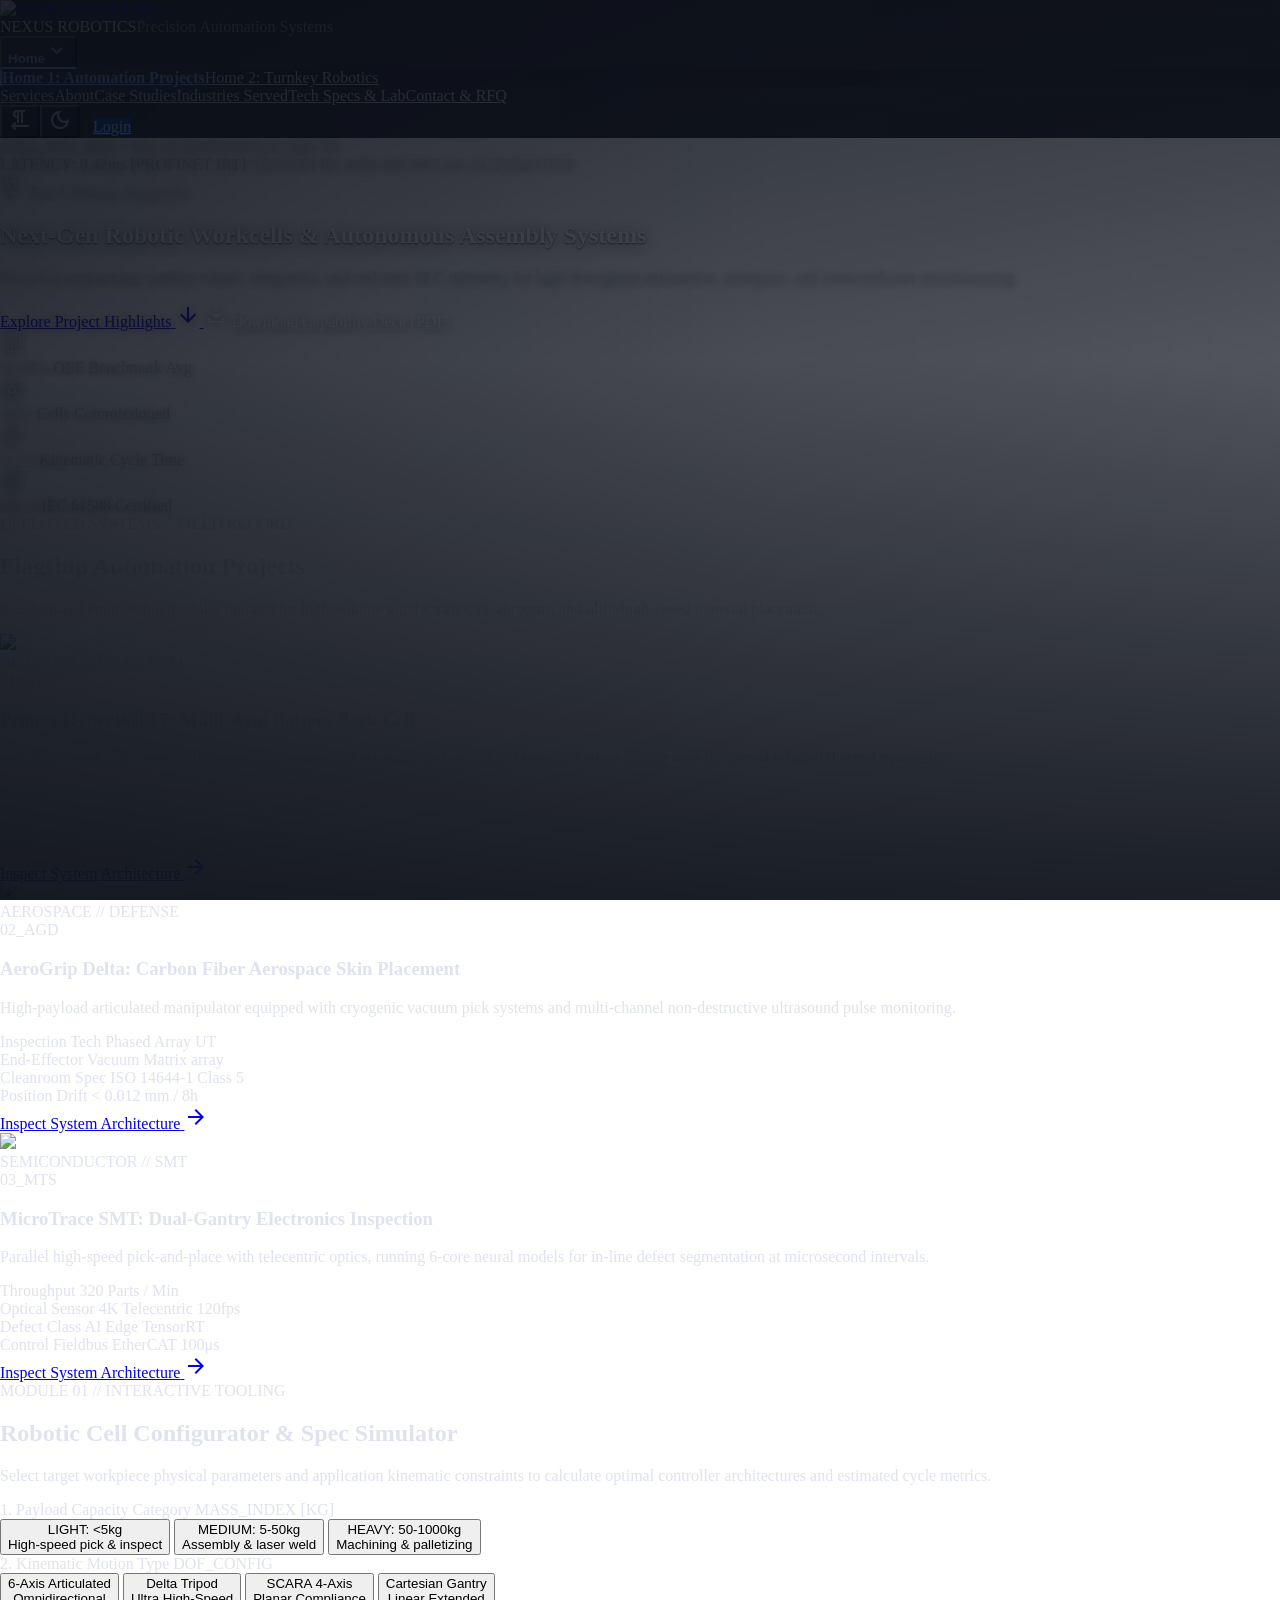
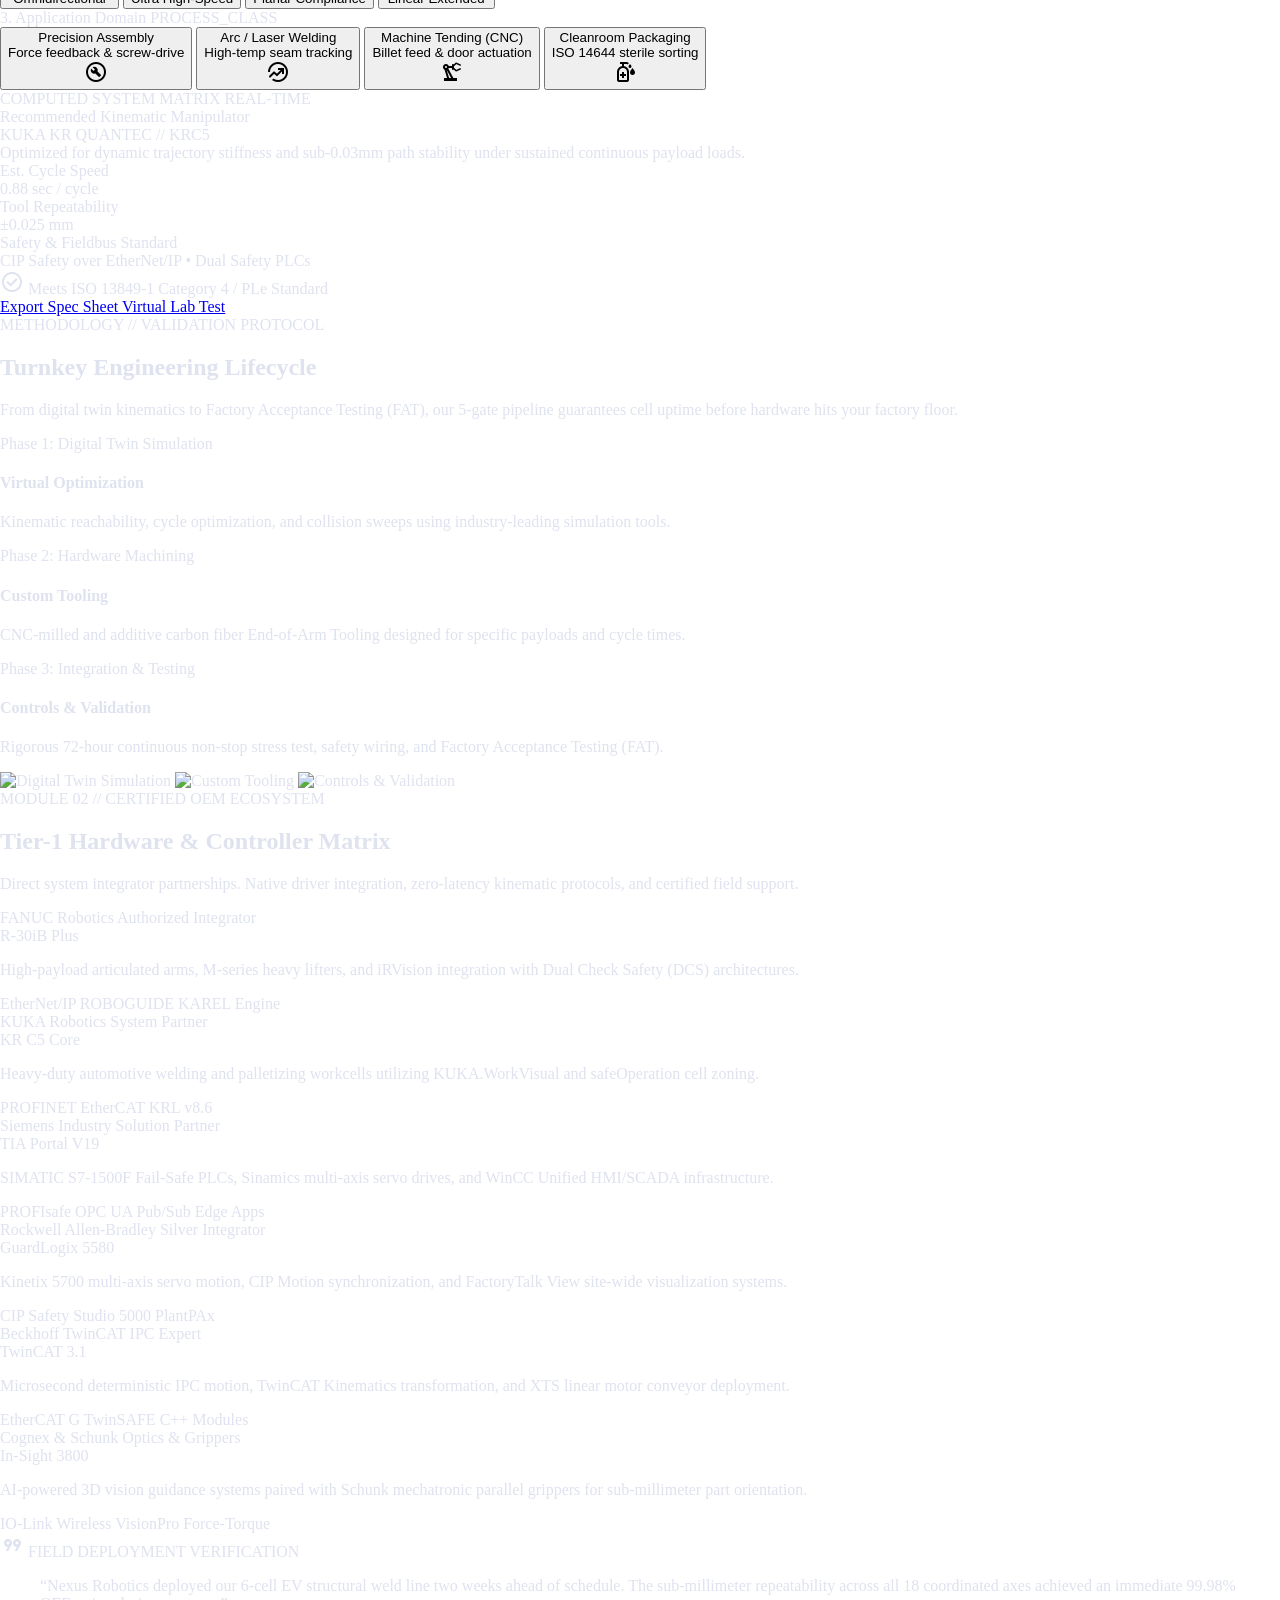
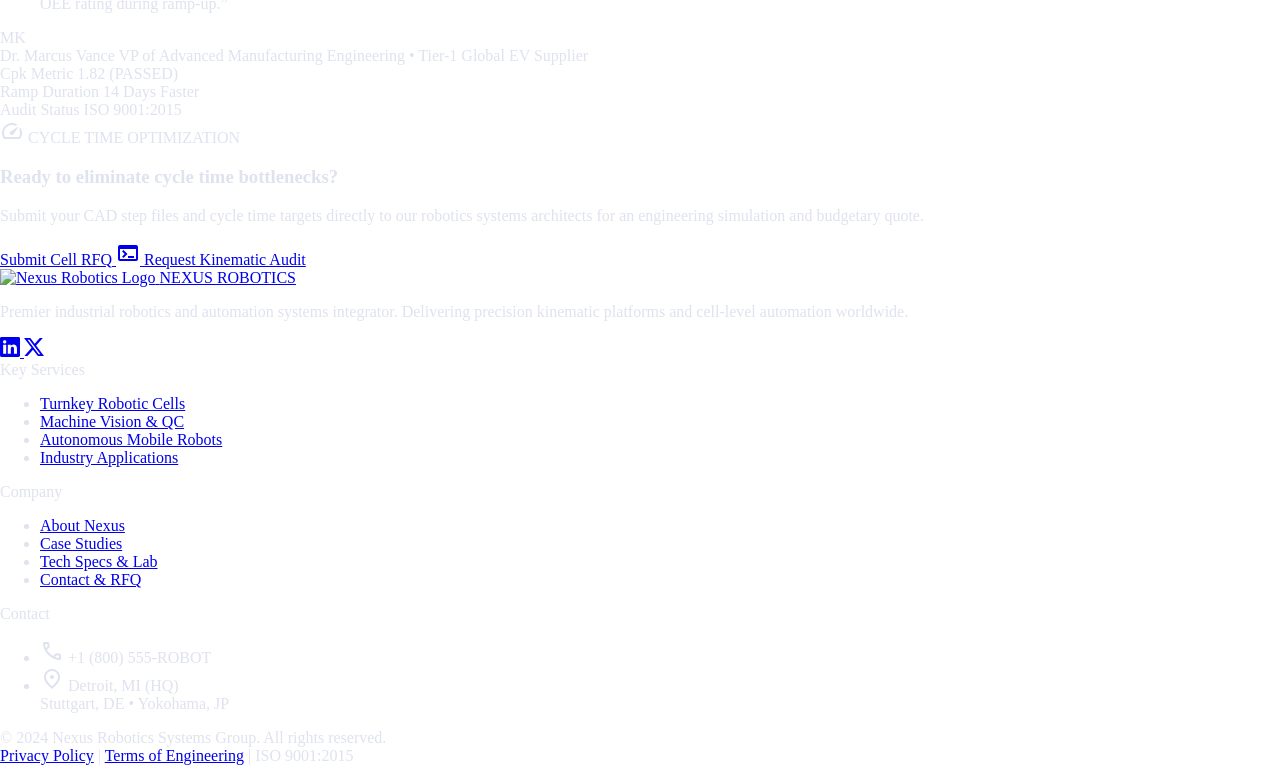
==== commit 2d9ddce9: "Add About and Login pages, update navigation and authentication state" ====
--- a/index.html
+++ b/index.html
@@ -1,22 +1,22 @@
 <!DOCTYPE html>
 
 <html class="dark" lang="en"><head><meta charset="utf-8"/><meta content="width=device-width, initial-scale=1.0" name="viewport"/><meta content="web_standard" name="shell-type"/><link href="https://fonts.googleapis.com" rel="preconnect"/><link crossorigin="" href="https://fonts.gstatic.com" rel="preconnect"/><link href="https://fonts.googleapis.com/css2?family=Inter:wght@400;500;600;700&amp;family=JetBrains+Mono:wght@400;500;700&amp;family=Sora:wght@600;700&amp;display=swap" rel="stylesheet"/><link href="https://fonts.googleapis.com/css2?family=Material+Symbols+Outlined:opsz,wght,FILL,GRAD@24,400,0,0" rel="stylesheet"/>
-<link href="https://fonts.googleapis.com/css2?family=Material+Symbols+Outlined:wght,FILL@100..700,0..1&amp;display=swap" rel="stylesheet"/><style>@layer base{html,body{margin:0;padding:0;}body{overscroll-behavior:none;}main>:first-child{margin-top:0!important;}main>:last-child{margin-bottom:0!important;}}::-webkit-scrollbar{display:none;}</style><script src="https://cdn.tailwindcss.com"></script><script id="tailwind-config">tailwind.config={darkMode:"class",theme:{extend:{"colors":{"on-tertiary-fixed-variant":"var(--nxc-on-tertiary-fixed-variant)","on-secondary-fixed-variant":"var(--nxc-on-secondary-fixed-variant)","on-secondary-container":"var(--nxc-on-secondary-container)","on-error":"var(--nxc-on-error)","error":"var(--nxc-error)","on-secondary-fixed":"var(--nxc-on-secondary-fixed)","inverse-on-surface":"var(--nxc-inverse-on-surface)","on-error-container":"var(--nxc-on-error-container)","tertiary-fixed-dim":"var(--nxc-tertiary-fixed-dim)","tertiary-fixed":"var(--nxc-tertiary-fixed)","surface-container-high":"var(--nxc-surface-container-high)","outline-variant":"var(--nxc-outline-variant)","primary-container":"var(--nxc-primary-container)","secondary-container":"var(--nxc-secondary-container)","on-surface":"var(--nxc-on-surface)","secondary":"var(--nxc-secondary)","on-tertiary-container":"var(--nxc-on-tertiary-container)","primary-fixed-dim":"var(--nxc-primary-fixed-dim)","surface-container-highest":"var(--nxc-surface-container-highest)","inverse-primary":"var(--nxc-inverse-primary)","surface-tint":"var(--nxc-surface-tint)","primary":"var(--nxc-primary)","tertiary":"var(--nxc-tertiary)","on-primary-container":"var(--nxc-on-primary-container)","surface-variant":"var(--nxc-surface-variant)","surface-container":"var(--nxc-surface-container)","on-tertiary-fixed":"var(--nxc-on-tertiary-fixed)","outline":"var(--nxc-outline)","on-background":"var(--nxc-on-background)","background":"var(--nxc-background)","on-surface-variant":"var(--nxc-on-surface-variant)","tertiary-container":"var(--nxc-tertiary-container)","secondary-fixed":"var(--nxc-secondary-fixed)","surface-container-low":"var(--nxc-surface-container-low)","surface":"var(--nxc-surface)","on-primary-fixed":"var(--nxc-on-primary-fixed)","surface-dim":"var(--nxc-surface-dim)","inverse-surface":"var(--nxc-inverse-surface)","on-tertiary":"var(--nxc-on-tertiary)","on-secondary":"var(--nxc-on-secondary)","secondary-fixed-dim":"var(--nxc-secondary-fixed-dim)","surface-container-lowest":"var(--nxc-surface-container-lowest)","on-primary":"var(--nxc-on-primary)","on-primary-fixed-variant":"var(--nxc-on-primary-fixed-variant)","error-container":"var(--nxc-error-container)","surface-bright":"var(--nxc-surface-bright)","primary-fixed":"var(--nxc-primary-fixed)"},"borderRadius":{"DEFAULT":"0.25rem","lg":"0.5rem","xl":"0.75rem","full":"9999px"},"spacing":{"margin":"3rem","margin-mobile":"1rem","space-xs":"0.25rem","gutter":"1.5rem","space-lg":"1.5rem","space-sm":"0.5rem","space-xl":"2.5rem","space-md":"1rem","gutter-mobile":"0.75rem"},"fontFamily":{"mono-spec-sm":["JetBrains Mono"],"mono-spec-lg":["JetBrains Mono"],"headline-lg-mobile":["Sora"],"display-xl-mobile":["Sora"],"body-md":["Inter"],"headline-sm":["Sora"],"body-lg":["Inter"],"headline-lg":["Sora"],"body-sm":["Inter"],"headline-md":["Sora"],"display-xl":["Sora"],"mono-spec-md":["JetBrains Mono"],"label-caps":["JetBrains Mono"]},"fontSize":{"mono-spec-sm":["11px",{"lineHeight":"16px","letterSpacing":"0.06em","fontWeight":"500"}],"mono-spec-lg":["16px",{"lineHeight":"24px","letterSpacing":"0.02em","fontWeight":"500"}],"headline-lg-mobile":["28px",{"lineHeight":"36px","letterSpacing":"-0.01em","fontWeight":"600"}],"display-xl-mobile":["36px",{"lineHeight":"44px","letterSpacing":"-0.02em","fontWeight":"700"}],"body-md":["15px",{"lineHeight":"24px","letterSpacing":"0em","fontWeight":"400"}],"headline-sm":["20px",{"lineHeight":"28px","letterSpacing":"0em","fontWeight":"600"}],"body-lg":["18px",{"lineHeight":"28px","letterSpacing":"-0.01em","fontWeight":"400"}],"headline-lg":["40px",{"lineHeight":"48px","letterSpacing":"-0.02em","fontWeight":"600"}],"body-sm":["13px",{"lineHeight":"20px","letterSpacing":"0.01em","fontWeight":"400"}],"headline-md":["28px",{"lineHeight":"36px","letterSpacing":"-0.01em","fontWeight":"600"}],"display-xl":["56px",{"lineHeight":"64px","letterSpacing":"-0.03em","fontWeight":"700"}],"mono-spec-md":["13px",{"lineHeight":"18px","letterSpacing":"0.04em","fontWeight":"500"}],"label-caps":["10px",{"lineHeight":"14px","letterSpacing":"0.12em","fontWeight":"700"}]}}}}</script><link href="assets/site-global.css" rel="stylesheet"/>
+<link href="https://fonts.googleapis.com/css2?family=Material+Symbols+Outlined:wght,FILL@100..700,0..1&amp;display=swap" rel="stylesheet"/><style>@layer base{html,body{margin:0;padding:0;}body{overscroll-behavior:none;}main>:first-child{margin-top:0!important;}main>:last-child{margin-bottom:0!important;}}::-webkit-scrollbar{display:none;}</style><script src="https://cdn.tailwindcss.com"></script><script id="tailwind-config">tailwind.config={darkMode:"class",theme:{extend:{"colors":{"on-tertiary-fixed-variant":"var(--nxc-on-tertiary-fixed-variant)","on-secondary-fixed-variant":"var(--nxc-on-secondary-fixed-variant)","on-secondary-container":"var(--nxc-on-secondary-container)","on-error":"var(--nxc-on-error)","error":"var(--nxc-error)","on-secondary-fixed":"var(--nxc-on-secondary-fixed)","inverse-on-surface":"var(--nxc-inverse-on-surface)","on-error-container":"var(--nxc-on-error-container)","tertiary-fixed-dim":"var(--nxc-tertiary-fixed-dim)","tertiary-fixed":"var(--nxc-tertiary-fixed)","surface-container-high":"var(--nxc-surface-container-high)","outline-variant":"var(--nxc-outline-variant)","primary-container":"var(--nxc-primary-container)","secondary-container":"var(--nxc-secondary-container)","on-surface":"var(--nxc-on-surface)","secondary":"var(--nxc-secondary)","on-tertiary-container":"var(--nxc-on-tertiary-container)","primary-fixed-dim":"var(--nxc-primary-fixed-dim)","surface-container-highest":"var(--nxc-surface-container-highest)","inverse-primary":"var(--nxc-inverse-primary)","surface-tint":"var(--nxc-surface-tint)","primary":"var(--nxc-primary)","tertiary":"var(--nxc-tertiary)","on-primary-container":"var(--nxc-on-primary-container)","surface-variant":"var(--nxc-surface-variant)","surface-container":"var(--nxc-surface-container)","on-tertiary-fixed":"var(--nxc-on-tertiary-fixed)","outline":"var(--nxc-outline)","on-background":"var(--nxc-on-background)","background":"var(--nxc-background)","on-surface-variant":"var(--nxc-on-surface-variant)","tertiary-container":"var(--nxc-tertiary-container)","secondary-fixed":"var(--nxc-secondary-fixed)","surface-container-low":"var(--nxc-surface-container-low)","surface":"var(--nxc-surface)","on-primary-fixed":"var(--nxc-on-primary-fixed)","surface-dim":"var(--nxc-surface-dim)","inverse-surface":"var(--nxc-inverse-surface)","on-tertiary":"var(--nxc-on-tertiary)","on-secondary":"var(--nxc-on-secondary)","secondary-fixed-dim":"var(--nxc-secondary-fixed-dim)","surface-container-lowest":"var(--nxc-surface-container-lowest)","on-primary":"var(--nxc-on-primary)","on-primary-fixed-variant":"var(--nxc-on-primary-fixed-variant)","error-container":"var(--nxc-error-container)","surface-bright":"var(--nxc-surface-bright)","primary-fixed":"var(--nxc-primary-fixed)"},"borderRadius":{"DEFAULT":"0.25rem","lg":"0.5rem","xl":"0.75rem","full":"9999px"},"spacing":{"margin":"3rem","margin-mobile":"1rem","space-xs":"0.25rem","gutter":"1.5rem","space-lg":"1.5rem","space-sm":"0.5rem","space-xl":"2.5rem","space-md":"1rem","gutter-mobile":"0.75rem"},"fontFamily":{"mono-spec-sm":["JetBrains Mono","ui-monospace","SFMono-Regular","Menlo","Consolas","monospace"],"mono-spec-lg":["JetBrains Mono","ui-monospace","SFMono-Regular","Menlo","Consolas","monospace"],"headline-lg-mobile":["Sora","Inter","system-ui","-apple-system","Segoe UI","Roboto","sans-serif"],"display-xl-mobile":["Sora","Inter","system-ui","-apple-system","Segoe UI","Roboto","sans-serif"],"body-md":["Inter","system-ui","-apple-system","Segoe UI","Roboto","sans-serif"],"headline-sm":["Sora","Inter","system-ui","-apple-system","Segoe UI","Roboto","sans-serif"],"body-lg":["Inter","system-ui","-apple-system","Segoe UI","Roboto","sans-serif"],"headline-lg":["Sora","Inter","system-ui","-apple-system","Segoe UI","Roboto","sans-serif"],"body-sm":["Inter","system-ui","-apple-system","Segoe UI","Roboto","sans-serif"],"headline-md":["Sora","Inter","system-ui","-apple-system","Segoe UI","Roboto","sans-serif"],"display-xl":["Sora","Inter","system-ui","-apple-system","Segoe UI","Roboto","sans-serif"],"mono-spec-md":["JetBrains Mono","ui-monospace","SFMono-Regular","Menlo","Consolas","monospace"],"label-caps":["JetBrains Mono","ui-monospace","SFMono-Regular","Menlo","Consolas","monospace"]},"fontSize":{"mono-spec-sm":["11px",{"lineHeight":"16px","letterSpacing":"0.06em","fontWeight":"500"}],"mono-spec-lg":["16px",{"lineHeight":"24px","letterSpacing":"0.02em","fontWeight":"500"}],"headline-lg-mobile":["28px",{"lineHeight":"36px","letterSpacing":"-0.01em","fontWeight":"600"}],"display-xl-mobile":["36px",{"lineHeight":"44px","letterSpacing":"-0.02em","fontWeight":"700"}],"body-md":["15px",{"lineHeight":"24px","letterSpacing":"0em","fontWeight":"400"}],"headline-sm":["20px",{"lineHeight":"28px","letterSpacing":"0em","fontWeight":"600"}],"body-lg":["18px",{"lineHeight":"28px","letterSpacing":"-0.01em","fontWeight":"400"}],"headline-lg":["40px",{"lineHeight":"48px","letterSpacing":"-0.02em","fontWeight":"600"}],"body-sm":["13px",{"lineHeight":"20px","letterSpacing":"0.01em","fontWeight":"400"}],"headline-md":["28px",{"lineHeight":"36px","letterSpacing":"-0.01em","fontWeight":"600"}],"display-xl":["56px",{"lineHeight":"64px","letterSpacing":"-0.03em","fontWeight":"700"}],"mono-spec-md":["13px",{"lineHeight":"18px","letterSpacing":"0.04em","fontWeight":"500"}],"label-caps":["10px",{"lineHeight":"14px","letterSpacing":"0.12em","fontWeight":"700"}]}}}}</script><link href="assets/site-global.css" rel="stylesheet"/>
 
 
 <link rel="icon" type="image/jpeg" href="photos/logo.jpg"/>
 
 <title>Nexus Robotics</title>
-</head><body class="bg-surface font-body-md text-on-surface antialiased selection:bg-primary-container selection:text-on-primary-container"><header class="fixed top-0 left-0 w-full z-50 bg-surface/90 backdrop-blur-md border-b border-outline-variant"><div class="h-20 w-full px-gutter flex items-center justify-between"><div class="flex items-center gap-space-lg"><a class="flex items-center gap-space-md group" data-path="home-automation-projects" href="#"><img alt="Nexus Robotics Logo" class="h-8 w-auto object-contain" src="photos/logo.jpg"/><div class="flex flex-col"><span class="font-headline-sm text-headline-sm font-bold tracking-tight text-on-surface group-hover:text-primary transition-colors">NEXUS ROBOTICS</span><span class="font-label-caps text-label-caps uppercase text-outline">Precision Automation Systems</span></div></a></div><nav class="hidden lg:flex items-center gap-space-xs" data-active-classes="bg-surface-container-high text-primary font-medium"><div class="relative group"><button aria-current="page" class="flex items-center gap-space-xs px-space-md py-space-sm font-mono-spec-sm text-mono-spec-sm uppercase text-on-surface-variant hover:text-on-surface transition-colors active nav-active"><span>Home</span><span class="material-symbols-outlined text-[16px]">expand_more</span></button><div class="absolute left-0 top-full hidden group-hover:flex flex-col w-64 bg-surface-container border border-outline-variant shadow-2xl py-space-xs z-50"><a class="px-space-md py-space-sm font-mono-spec-sm text-mono-spec-sm uppercase text-on-surface-variant hover:bg-surface-container-high hover:text-primary transition-colors active nav-active" data-path="home-automation-projects" href="#">Home 1: Automation Projects</a><a class="px-space-md py-space-sm font-mono-spec-sm text-mono-spec-sm uppercase text-on-surface-variant hover:bg-surface-container-high hover:text-primary transition-colors" data-path="home-turnkey-robotics" href="#">Home 2: Turnkey Robotics</a></div></div><a class="px-space-md py-space-sm font-mono-spec-sm text-mono-spec-sm uppercase text-on-surface-variant hover:text-on-surface transition-colors" data-path="services" href="#">Services</a><a class="px-space-md py-space-sm font-mono-spec-sm text-mono-spec-sm uppercase text-on-surface-variant hover:text-on-surface transition-colors" data-path="case-studies" href="#">Case Studies</a><a class="px-space-md py-space-sm font-mono-spec-sm text-mono-spec-sm uppercase text-on-surface-variant hover:text-on-surface transition-colors" data-path="industries-served" href="#">Industries Served</a><a class="px-space-md py-space-sm font-mono-spec-sm text-mono-spec-sm uppercase text-on-surface-variant hover:text-on-surface transition-colors" data-path="tech-specs-and-lab" href="#">Tech Specs &amp; Lab</a><a class="px-space-md py-space-sm font-mono-spec-sm text-mono-spec-sm uppercase text-on-surface-variant hover:text-on-surface transition-colors" data-path="login" href="#">Contact &amp; RFQ</a></nav><button id="hamburger-btn" aria-label="Open navigation menu" aria-expanded="false" aria-controls="mobile-nav" onclick="toggleMobileNav()"><span class="hamburger-icon"><span class="hamburger-bar"></span><span class="hamburger-bar"></span><span class="hamburger-bar"></span></span></button><div class="flex items-center gap-space-md"><button aria-label="Toggle RTL" class="w-8 h-8 rounded-full bg-surface-container flex items-center justify-center hover:bg-surface-container-high transition-all duration-200 border border-outline-variant/40" id="rtl-toggle" onclick="toggleRTL()" title="Toggle RTL"><span class="material-symbols-outlined text-on-surface-variant text-[18px]" id="rtl-icon">format_textdirection_r_to_l</span></button><button aria-label="Toggle Theme" class="w-8 h-8 rounded-full bg-surface-container flex items-center justify-center hover:bg-surface-container-high transition-all duration-200 border border-outline-variant/40" id="theme-toggle" onclick="toggleTheme()" title="Toggle Theme"><span class="material-symbols-outlined text-on-surface-variant text-[18px]" id="theme-icon">dark_mode</span></button><span class="header-cta-divider" aria-hidden="true"></span><a class="relative inline-flex items-center justify-center px-space-lg py-space-sm bg-primary-container text-on-primary-container font-mono-spec-sm text-mono-spec-sm uppercase font-bold tracking-wider hover:bg-on-surface hover:text-surface-container-lowest transition-all duration-200 border-none" data-path="contact-and-rfq" href="#"><span class="relative z-10">Login</span></a></div></div></header><main class="w-full pt-20 bg-surface min-h-[calc(100vh-80px)]"><div class="flex flex-col w-full">
+</head><body class="bg-surface font-body-md text-on-surface antialiased selection:bg-primary-container selection:text-on-primary-container"><header class="fixed top-0 left-0 w-full z-50 bg-surface/90 backdrop-blur-md border-b border-outline-variant"><div class="h-20 w-full px-gutter flex items-center justify-between"><div class="flex items-center gap-space-lg"><a class="flex items-center gap-space-md group" data-path="home-automation-projects" href="#"><img alt="Nexus Robotics Logo" class="h-8 w-auto object-contain" src="photos/logo.jpg"/><div class="flex flex-col"><span class="font-headline-sm text-headline-sm font-bold tracking-tight text-on-surface group-hover:text-primary transition-colors">NEXUS ROBOTICS</span><span class="font-label-caps text-label-caps uppercase text-outline">Precision Automation Systems</span></div></a></div><nav class="hidden lg:flex items-center gap-space-xs" data-active-classes="bg-surface-container-high text-primary font-medium"><div class="relative group"><button aria-current="page" class="flex items-center gap-space-xs px-space-md py-space-sm font-mono-spec-sm text-mono-spec-sm uppercase text-on-surface-variant hover:text-on-surface transition-colors active nav-active"><span>Home</span><span class="material-symbols-outlined text-[16px]">expand_more</span></button><div class="absolute left-0 top-full hidden group-hover:flex flex-col w-64 bg-surface-container border border-outline-variant shadow-2xl py-space-xs z-50"><a class="px-space-md py-space-sm font-mono-spec-sm text-mono-spec-sm uppercase text-on-surface-variant hover:bg-surface-container-high hover:text-primary transition-colors active nav-active" data-path="home-automation-projects" href="#">Home 1: Automation Projects</a><a class="px-space-md py-space-sm font-mono-spec-sm text-mono-spec-sm uppercase text-on-surface-variant hover:bg-surface-container-high hover:text-primary transition-colors" data-path="home-turnkey-robotics" href="#">Home 2: Turnkey Robotics</a></div></div><a class="px-space-md py-space-sm font-mono-spec-sm text-mono-spec-sm uppercase text-on-surface-variant hover:text-on-surface transition-colors" data-path="services" href="#">Services</a><a class="px-space-md py-space-sm font-mono-spec-sm text-mono-spec-sm uppercase text-on-surface-variant hover:text-on-surface transition-colors" data-path="about" href="#">About</a><a class="px-space-md py-space-sm font-mono-spec-sm text-mono-spec-sm uppercase text-on-surface-variant hover:text-on-surface transition-colors" data-path="case-studies" href="#">Case Studies</a><a class="px-space-md py-space-sm font-mono-spec-sm text-mono-spec-sm uppercase text-on-surface-variant hover:text-on-surface transition-colors" data-path="industries-served" href="#">Industries Served</a><a class="px-space-md py-space-sm font-mono-spec-sm text-mono-spec-sm uppercase text-on-surface-variant hover:text-on-surface transition-colors" data-path="tech-specs-and-lab" href="#">Tech Specs &amp; Lab</a><a class="px-space-md py-space-sm font-mono-spec-sm text-mono-spec-sm uppercase text-on-surface-variant hover:text-on-surface transition-colors" data-path="contact-and-rfq" href="#">Contact &amp; RFQ</a></nav><button id="hamburger-btn" aria-label="Open navigation menu" aria-expanded="false" aria-controls="mobile-nav" onclick="toggleMobileNav()"><span class="hamburger-icon"><span class="hamburger-bar"></span><span class="hamburger-bar"></span><span class="hamburger-bar"></span></span></button><div class="flex items-center gap-space-md"><button aria-label="Toggle RTL" class="w-8 h-8 rounded-full bg-surface-container flex items-center justify-center hover:bg-surface-container-high transition-all duration-200 border border-outline-variant/40" id="rtl-toggle" onclick="toggleRTL()" title="Toggle RTL"><span class="material-symbols-outlined text-on-surface-variant text-[18px]" id="rtl-icon">format_textdirection_r_to_l</span></button><button aria-label="Toggle Theme" class="w-8 h-8 rounded-full bg-surface-container flex items-center justify-center hover:bg-surface-container-high transition-all duration-200 border border-outline-variant/40" id="theme-toggle" onclick="toggleTheme()" title="Toggle Theme"><span class="material-symbols-outlined text-on-surface-variant text-[18px]" id="theme-icon">dark_mode</span></button><span class="header-cta-divider" aria-hidden="true"></span><a class="relative inline-flex items-center justify-center px-space-lg py-space-sm bg-primary-container text-on-primary-container font-mono-spec-sm text-mono-spec-sm uppercase font-bold tracking-wider hover:bg-on-surface hover:text-surface-container-lowest transition-all duration-200 border-none" data-path="login" href="#"><span class="relative z-10">Login</span></a></div></div></header><main class="w-full pt-20 bg-surface min-h-[calc(100vh-80px)]"><div class="flex flex-col w-full">
 <!-- HERO SECTION WITH INDUSTRIAL FACTORY BACKGROUND & HUD TELEMETRY -->
 <section class="dark relative w-full overflow-hidden bg-surface-container-lowest -mt-20 pt-24 pb-16">
 <!-- Background Image with Gradient Scrim -->
 <div class="absolute inset-0 z-0">
 <div class="w-full h-full bg-cover bg-center" style="background-image: url('photos/Gemini_Generated_Image_y6mwrzy6mwrzy6mw.png')"></div>
-<div class="absolute inset-0 bg-gradient-to-t from-surface via-surface/85 to-surface-container-lowest/70 backdrop-blur-[2px]"></div>
+<div class="hero-scrim" aria-hidden="true"></div><div class="absolute inset-0 bg-gradient-to-t from-surface via-transparent to-transparent"></div>
 <div class="absolute inset-0 bg-[radial-gradient(#00e5ff_1px,transparent_1px)] [background-size:32px_32px] opacity-10"></div>
 </div>
-<div class="relative z-10 w-full max-w-7xl mx-auto px-gutter flex flex-col justify-between min-h-[580px]">
+<div class="hero-copy relative z-10 w-full max-w-7xl mx-auto px-gutter flex flex-col justify-between min-h-[580px]">
 <!-- Overhead Technical Routing Indicator -->
 <div class="flex flex-wrap items-center justify-between gap-space-sm pt-space-md border-b border-outline-variant/40 pb-space-sm">
 <div class="flex items-center gap-space-sm">
@@ -832,7 +832,7 @@
       <div class="flex flex-col gap-space-sm">
         <span class="font-mono-spec-sm text-mono-spec-sm font-bold uppercase text-on-surface tracking-wider">Company</span>
         <ul class="flex flex-col gap-space-sm font-body-sm text-body-sm">
-          <li><a class="hover:text-primary transition-colors" data-path="case-studies" href="#">Case Studies</a></li>
+          <li><a class="hover:text-primary transition-colors" data-path="about" href="#">About Nexus</a></li><li><a class="hover:text-primary transition-colors" data-path="case-studies" href="#">Case Studies</a></li>
           <li><a class="hover:text-primary transition-colors" data-path="tech-specs-and-lab" href="#">Tech Specs &amp; Lab</a></li>
           <li><a class="hover:text-primary transition-colors" data-path="contact-and-rfq" href="#">Contact &amp; RFQ</a></li>
         </ul>
@@ -880,13 +880,13 @@
   <span class="mobile-nav-section">Home</span>
   <a class="mobile-nav-sublink active nav-active" data-path="home-automation-projects" href="#">Home 1: Automation Projects</a>
   <a class="mobile-nav-sublink" data-path="home-turnkey-robotics" href="#">Home 2: Turnkey Robotics</a>
-  <a class="mobile-nav-link" data-path="services" href="#">Services</a>
+  <a class="mobile-nav-link" data-path="services" href="#">Services</a><a class="mobile-nav-link" data-path="about" href="#">About</a>
   <a class="mobile-nav-link" data-path="case-studies" href="#">Case Studies</a>
   <a class="mobile-nav-link" data-path="industries-served" href="#">Industries Served</a>
   <a class="mobile-nav-link" data-path="tech-specs-and-lab" href="#">Tech Specs &amp; Lab</a>
   <div class="mobile-nav-cta">
-    <a class="mobile-nav-link" data-path="login" href="#" style="justify-content:center">Contact &amp; RFQ</a>
-    <a href="#" data-path="contact-and-rfq" style="display:flex;align-items:center;justify-content:center;padding:.75rem 1rem;background:var(--nxc-primary-container);color:var(--nxc-on-primary-container);font-family:'JetBrains Mono',monospace;font-size:11px;letter-spacing:.06em;font-weight:700;text-transform:uppercase;text-decoration:none;border-radius:.25rem;gap:.375rem;"><span class="material-symbols-outlined" style="font-size:16px">login</span>Login</a>
+    <a class="mobile-nav-link" data-path="contact-and-rfq" href="#" style="justify-content:center">Contact &amp; RFQ</a>
+    <a href="#" data-path="login" style="display:flex;align-items:center;justify-content:center;padding:.75rem 1rem;background:var(--nxc-primary-container);color:var(--nxc-on-primary-container);font-family:'JetBrains Mono',monospace;font-size:11px;letter-spacing:.06em;font-weight:700;text-transform:uppercase;text-decoration:none;border-radius:.25rem;gap:.375rem;"><span class="material-symbols-outlined" style="font-size:16px">login</span>Login</a>
   </div>
 </nav><script>
 function toggleMobileNav(forceClose) {
--- a/assets/site-global.css
+++ b/assets/site-global.css
@@ -12,22 +12,22 @@
   height: 2.25rem;
   border-radius: 0.25rem;
   background: transparent;
-  border: 1px solid var(--nxc-outline-variant);
+  border: 1px solid rgba(133, 148, 149, 0.6);
   cursor: pointer;
   padding: 0;
   transition: background 0.2s ease, border-color 0.2s ease;
   flex-shrink: 0;
 }
 #hamburger-btn:hover {
-  background: var(--nxc-surface-container-high);
-  border-color: var(--nxc-outline);
+  background: #262a34;
+  border-color: #849495;
 }
 /* 3-bar hamburger icon using spans */
 .hamburger-bar {
   display: block;
   width: 18px;
   height: 2px;
-  background: var(--nxc-on-surface);
+  background: #dfe2ef;
   border-radius: 2px;
   transition: transform 0.3s ease, opacity 0.2s ease, width 0.2s ease;
   transform-origin: center;
@@ -272,43 +272,58 @@
   header > div {
     padding-left: 1rem !important;
     padding-right: 1rem !important;
-    gap: 0.5rem !important;
+    gap: 0.75rem !important;
     justify-content: space-between !important;
+  }
+  header > div > div:first-child {
+    flex-shrink: 0 !important;
   }
   header > div > div:first-child a {
     gap: 0.5rem !important;
   }
+  header > div > div:first-child img {
+    height: 1.75rem !important;
+  }
   header > div > div:first-child span.font-headline-sm {
-    font-size: 16px !important;
-    line-height: 20px !important;
+    font-size: 15px !important;
+    line-height: 18px !important;
     white-space: nowrap !important;
   }
   header > div > div:first-child span.font-label-caps {
-    font-size: 9px !important;
+    font-size: 8px !important;
     letter-spacing: 0.04em !important;
     white-space: nowrap !important;
   }
   header nav {
-    gap: 0.125rem !important;
-    flex-shrink: 1 !important;
+    gap: 0 !important;
+    flex: 1 1 auto !important;
+    min-width: 0 !important;
+    justify-content: center !important;
   }
   header nav a,
   header nav button {
-    padding-left: 0.375rem !important;
-    padding-right: 0.375rem !important;
+    padding-left: 0.4rem !important;
+    padding-right: 0.4rem !important;
     font-size: 10px !important;
-    letter-spacing: 0.03em !important;
+    letter-spacing: 0.02em !important;
     white-space: nowrap !important;
+  }
+  header nav .group .absolute a {
+    font-size: 10px !important;
+    padding-left: 0.75rem !important;
+    padding-right: 0.75rem !important;
   }
   header > div > div:last-child {
     gap: 0.375rem !important;
     flex-shrink: 0 !important;
   }
   header > div > div:last-child > .header-cta-divider {
-    display: none !important;
+    margin: 0 0.125rem !important;
   }
   header > div > div:last-child > a {
-    display: none !important;
+    padding-left: 0.75rem !important;
+    padding-right: 0.75rem !important;
+    font-size: 10px !important;
   }
 }
 
@@ -580,12 +595,18 @@
   align-self: center;
 }
 
-/* Header controls order */
+/* Header controls order: RTL toggle → Theme toggle → divider → Login CTA */
 header > div > div:last-child > #rtl-toggle {
   order: 1;
 }
 header > div > div:last-child > #theme-toggle {
   order: 2;
+}
+header > div > div:last-child > .header-cta-divider {
+  order: 3;
+}
+header > div > div:last-child > a {
+  order: 4;
 }
 
 /* Card titles in Deployment Index */
@@ -601,3 +622,78 @@
 html:not(.dark) .case-card:hover h4 {
   color: #004ee9 !important;
 }
+
+/* ═══ TYPOGRAPHY UTILITIES NOT DEFINED IN THE PAGE TAILWIND CONFIGS ═══ */
+/* Several hero sections use these classes; without definitions the browser
+   fell back to a tiny serif face. Defined here once, for every page. */
+.font-display-hero,.font-display-hero-mobile,.font-headline-xl{font-family:"Sora","Inter",system-ui,-apple-system,"Segoe UI",Roboto,sans-serif}
+.font-telemetry-mono-sm,.font-telemetry-mono-md,.font-telemetry-mono-lg,.font-telemetry-code{font-family:"JetBrains Mono",ui-monospace,SFMono-Regular,Menlo,Consolas,monospace}
+.text-display-hero{font-size:52px;line-height:1.08;letter-spacing:-0.03em;font-weight:700}
+.text-display-hero-mobile{font-size:40px;line-height:46px;letter-spacing:-0.02em;font-weight:700}
+.text-headline-xl{font-size:48px;line-height:56px;letter-spacing:-0.02em;font-weight:700}
+.text-telemetry-mono-sm{font-size:11px;line-height:16px;letter-spacing:0.08em;font-weight:500}
+.text-telemetry-mono-md{font-size:13px;line-height:20px;letter-spacing:0.06em;font-weight:500}
+.text-telemetry-mono-lg{font-size:14px;line-height:20px;letter-spacing:0.06em;font-weight:600}
+.text-telemetry-code{font-size:13px;line-height:20px;letter-spacing:0.01em;font-weight:400}
+@media (max-width:767px){
+  .text-display-hero{font-size:40px;line-height:46px}
+  .text-headline-xl{font-size:34px;line-height:40px}
+}
+@media (min-width:640px){.sm\:text-headline-xl{font-size:48px;line-height:56px;letter-spacing:-0.02em;font-weight:700}}
+@media (min-width:768px){.md\:text-display-hero{font-size:52px;line-height:1.08;letter-spacing:-0.03em;font-weight:700}}
+@media (min-width:1024px){
+  .lg\:text-headline-xl{font-size:48px;line-height:56px;letter-spacing:-0.02em;font-weight:700}
+  .lg\:text-display-hero{font-size:52px;line-height:1.08;letter-spacing:-0.03em;font-weight:700}
+}
+
+/* ═══ HERO IMAGE CONTRAST ═══ */
+/* A consistent dark scrim laid over every hero photo so headings, telemetry
+   labels and body copy stay legible regardless of how bright the image is. */
+.hero-scrim{
+  position:absolute;inset:0;pointer-events:none;
+  background:
+    linear-gradient(180deg,rgba(10,14,23,.78) 0%,rgba(10,14,23,.66) 40%,rgba(15,19,28,.94) 100%),
+    linear-gradient(90deg,rgba(10,14,23,.55) 0%,rgba(10,14,23,.25) 60%,rgba(10,14,23,.15) 100%);
+}
+.hero-copy h1,.hero-copy h2{text-shadow:0 2px 18px rgba(0,0,0,.65),0 1px 2px rgba(0,0,0,.6)}
+.hero-copy p,.hero-copy span{text-shadow:0 1px 10px rgba(0,0,0,.55)}
+.hero-copy .text-outline{color:#b9cacb !important}
+.hero-copy .text-on-surface-variant{color:#d7dde6 !important}
+.hero-copy h1:not(.text-primary),.hero-copy .text-on-surface{color:#ffffff !important}
+.hero-copy span.text-transparent{text-shadow:none}
+
+/* ═══ SECONDARY HERO CTA (outlined) ═══ */
+.hero-cta-secondary{
+  display:inline-flex;align-items:center;gap:.375rem;
+  background:rgba(38,42,52,.92) !important;
+  color:#ffffff !important;
+  border:1px solid rgba(255,255,255,.35) !important;
+  box-shadow:0 8px 24px -8px rgba(0,0,0,.6);
+  backdrop-filter:blur(6px);-webkit-backdrop-filter:blur(6px);
+}
+.hero-cta-secondary:hover{
+  background:#ffffff !important;color:#0a0e17 !important;border-color:#ffffff !important;
+}
+.hero-cta-secondary:hover .material-symbols-outlined{color:#0052cc !important}
+
+/* ═══ TOAST ═══ */
+#nexus-toast{
+  position:fixed;left:50%;bottom:1.5rem;transform:translate(-50%,1rem);
+  background:#1c1f29;color:#dfe2ef;border:1px solid rgba(133,165,255,.4);
+  padding:.75rem 1.25rem;border-radius:.25rem;z-index:300;
+  font-family:"JetBrains Mono",ui-monospace,monospace;font-size:12px;letter-spacing:.04em;
+  opacity:0;pointer-events:none;transition:opacity .25s ease,transform .25s ease;
+  box-shadow:0 12px 32px -8px rgba(0,0,0,.6);max-width:calc(100vw - 2rem);text-align:center;
+}
+#nexus-toast.show{opacity:1;transform:translate(-50%,0)}
+
+/* ═══ AUTH STATE IN HEADER ═══ */
+body.is-authenticated header > div > div:last-child > a[data-path="login"]{
+  background-color:#262a34 !important;color:#dfe2ef !important;border:1px solid rgba(133,165,255,.5) !important;
+}
+body.is-authenticated header > div > div:last-child > a[data-path="login"]:hover{
+  background-color:#85a5ff !important;color:#002171 !important;
+}
+
+/* [hidden] must always win over display utilities */
+[hidden]{display:none !important}
